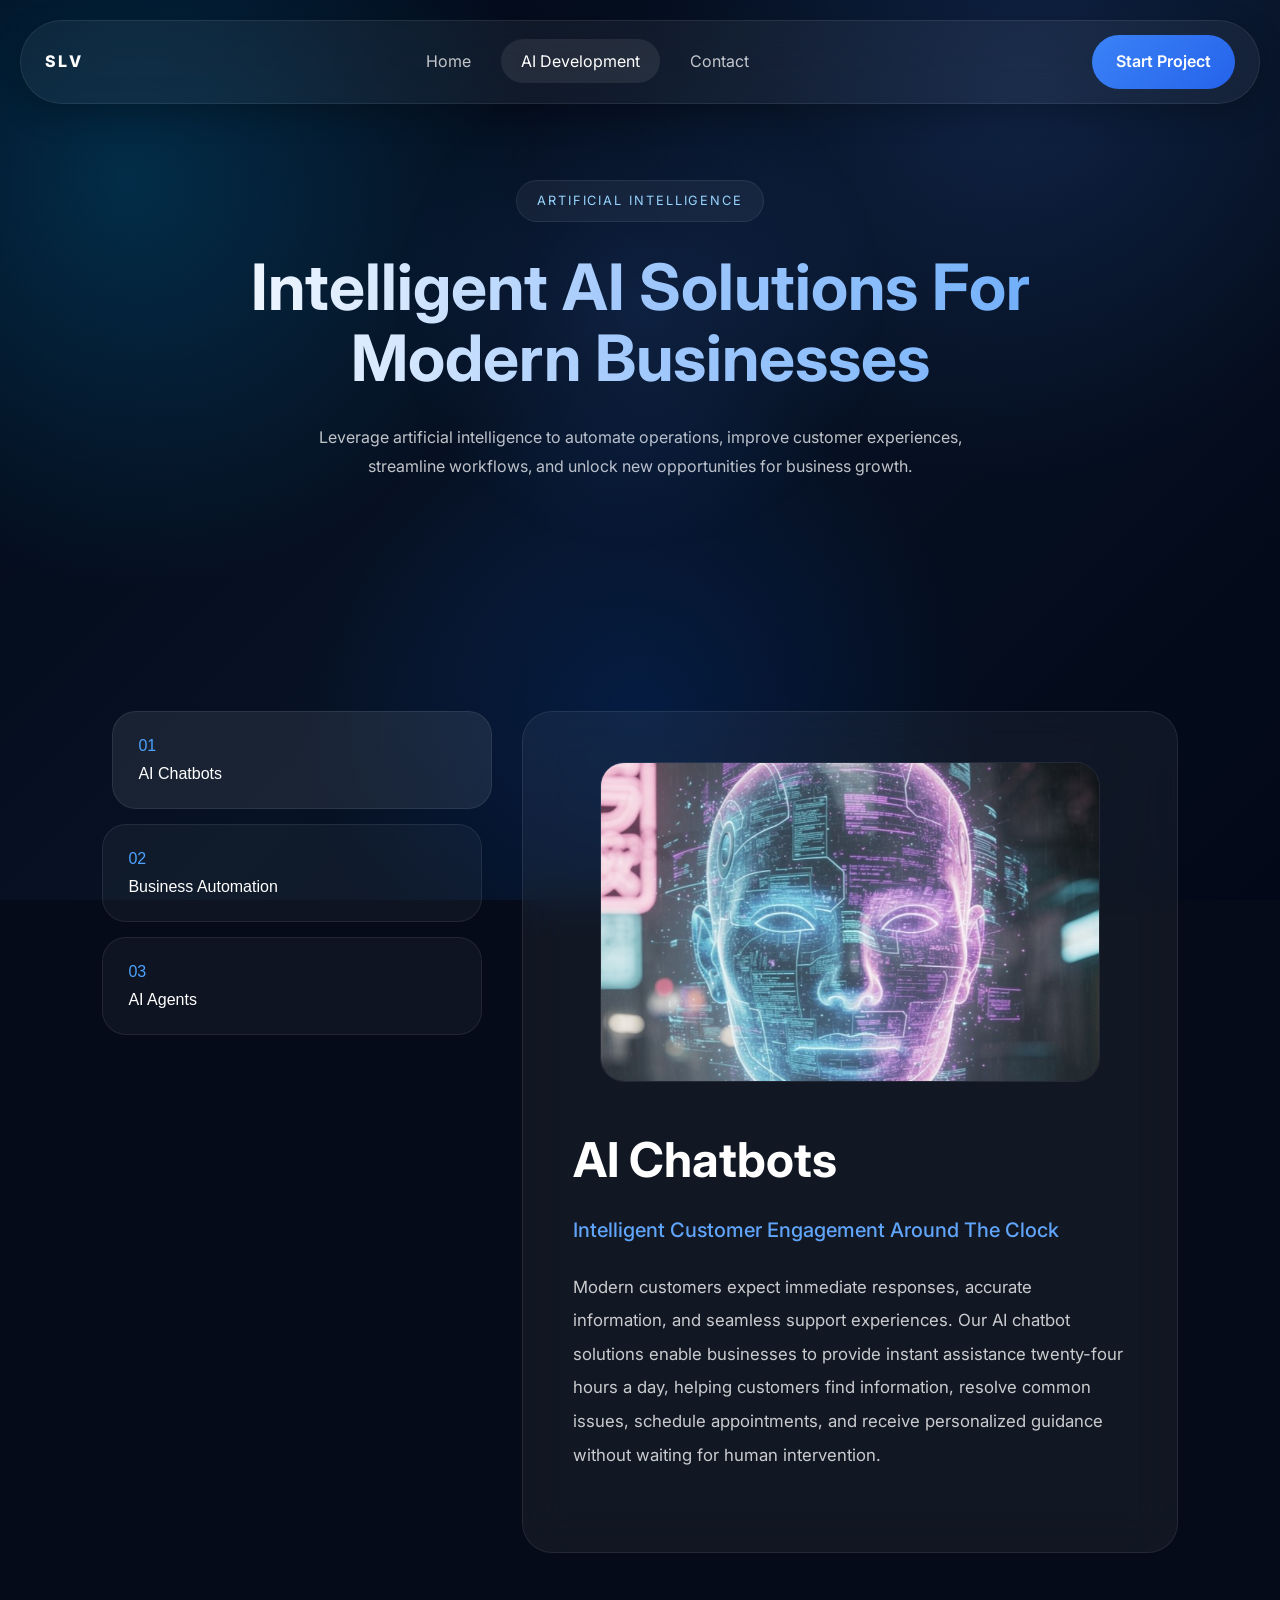
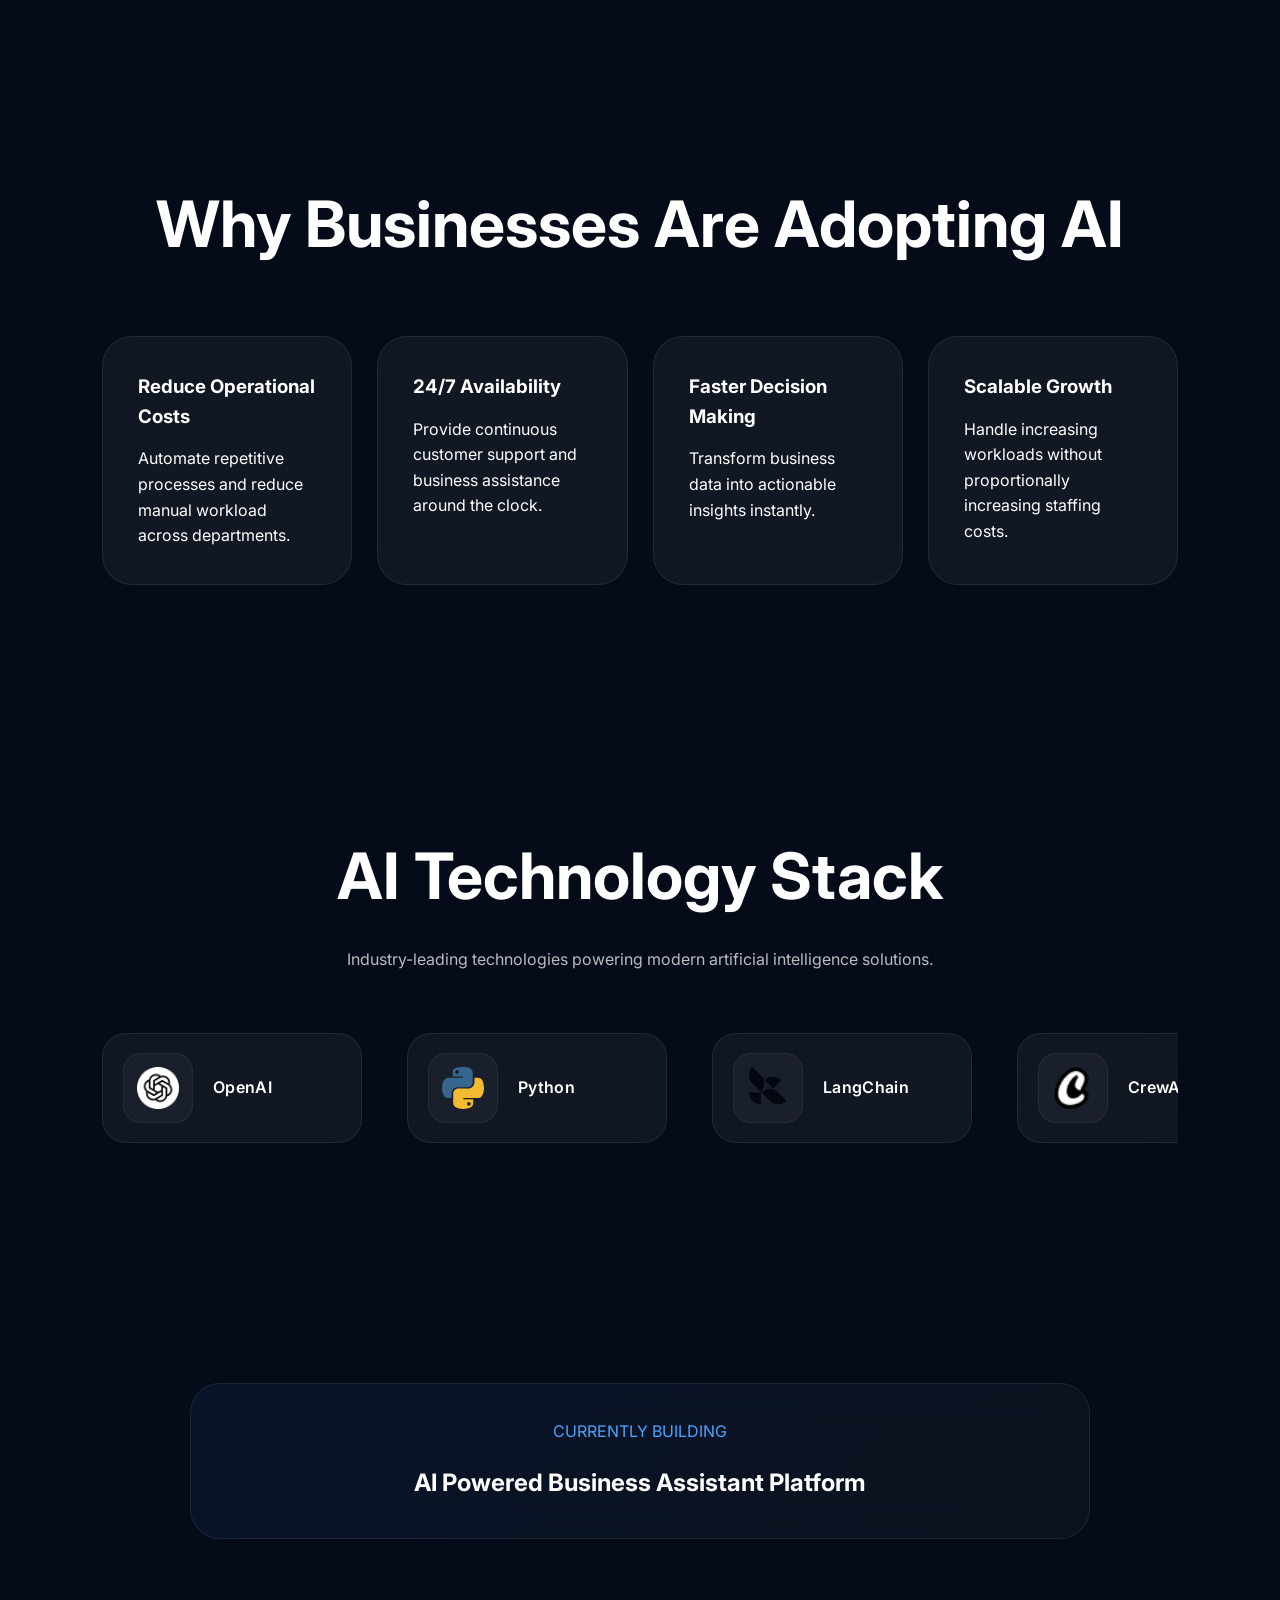
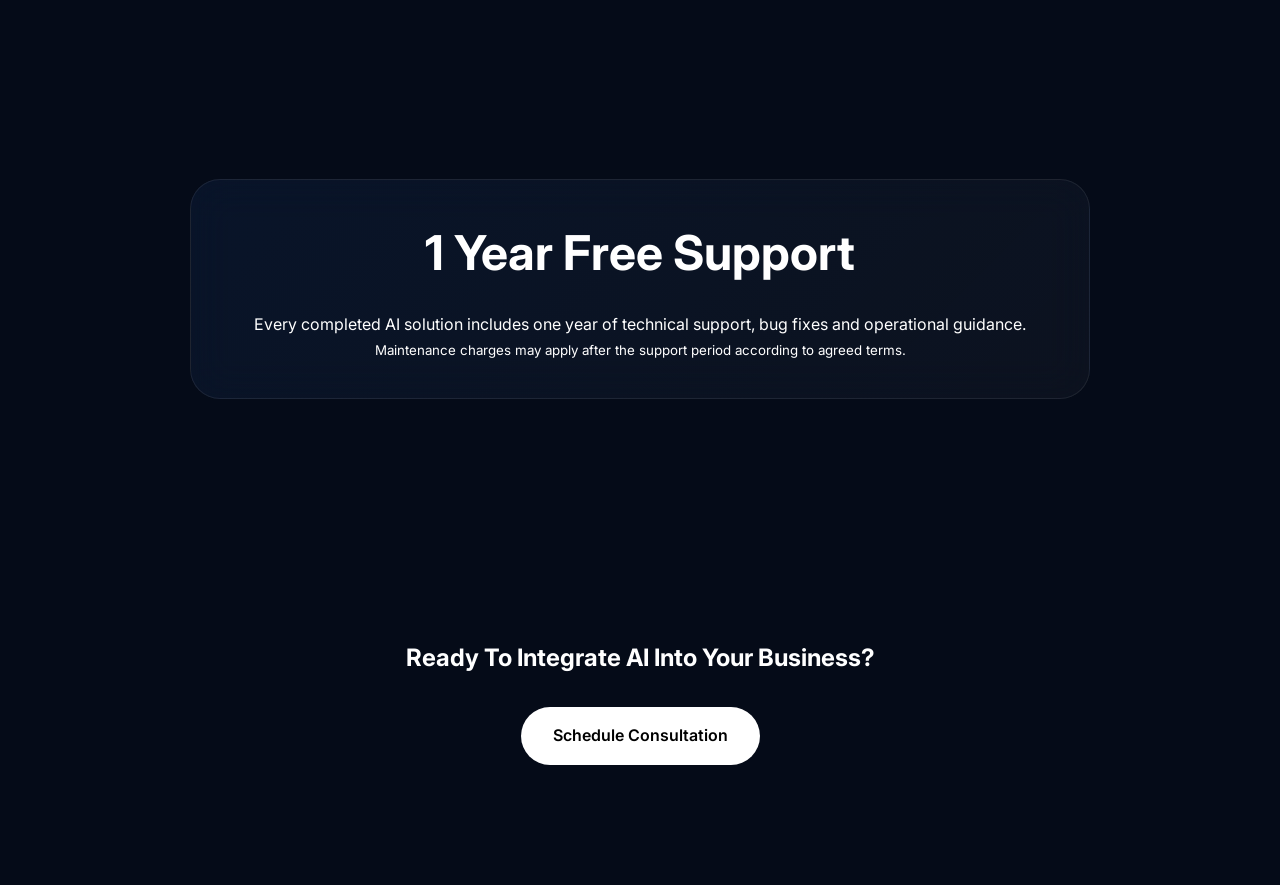
==== ai.html @ 6c9bddc5 "first commit" ====
<!DOCTYPE html>
<html lang="en">

<head>

    <meta charset="UTF-8">
    <meta name="viewport" content="width=device-width, initial-scale=1.0">

    <title>AI Development | SLV</title>

    <link rel="preconnect" href="https://fonts.googleapis.com">
    <link rel="preconnect" href="https://fonts.gstatic.com" crossorigin>

    <link href="https://fonts.googleapis.com/css2?family=Inter:wght@400;500;600;700;800;900&display=swap" rel="stylesheet">

    <link rel="stylesheet" href="css/variables.css">
    <link rel="stylesheet" href="css/common.css">
    <link rel="stylesheet" href="css/navbar.css">
    <link rel="stylesheet" href="css/common-service-page.css">
    <link rel="stylesheet" href="css/pages/ai.css">

</head>

<body>

    <div class="background"></div>

    <header class="navbar-wrapper">

        <nav class="navbar">

            <a href="index.html" class="logo">
SLV
</a>

            <ul class="nav-links">

                <li>
                    <a href="index.html">
                    Home
                    </a>
                </li>

                </li>

                <li>
                    <a href="ai-development.html" class="active">
                        AI Development
                    </a>
                </li>

                <li>
                    <a href="index.html#contact">
                    Contact
                    </a>
                </li>

            </ul>

            <a href="register.html" class="cta-btn">
Start Project
</a>

            <div class="menu-btn" id="menuBtn">

                <span></span>
                <span></span>
                <span></span>

            </div>

        </nav>

    </header>

    <section class="app-hero">

        <span class="mini-tag">
ARTIFICIAL INTELLIGENCE
</span>

        <h1>

            Intelligent AI Solutions For Modern Businesses

        </h1>

        <p>

            Leverage artificial intelligence to automate operations, improve customer experiences, streamline workflows, and unlock new opportunities for business growth.

        </p>

    </section>

    <section class="service-explorer">

        <div class="service-list">

            <button class="service-item active" data-target="aiChatbot">

    <span>01</span>

    AI Chatbots

</button>

            <button class="service-item" data-target="aiAutomation">

    <span>02</span>

    Business Automation

</button>

            <button class="service-item" data-target="aiAgent">

    <span>03</span>

    AI Agents

</button>

        </div>

        <div class="service-panel" id="servicePanel">

        </div>

    </section>

    <section class="business-value">

        <div class="section-header">

            <h2>

                Why Businesses Are Adopting AI

            </h2>

        </div>

        <div class="value-grid">

            <div class="value-card">

                <h3>
                    Reduce Operational Costs
                </h3>

                <p>

                    Automate repetitive processes and reduce manual workload across departments.

                </p>

            </div>

            <div class="value-card">

                <h3>
                    24/7 Availability
                </h3>

                <p>

                    Provide continuous customer support and business assistance around the clock.

                </p>

            </div>

            <div class="value-card">

                <h3>
                    Faster Decision Making
                </h3>

                <p>

                    Transform business data into actionable insights instantly.

                </p>

            </div>

            <div class="value-card">

                <h3>
                    Scalable Growth
                </h3>

                <p>

                    Handle increasing workloads without proportionally increasing staffing costs.

                </p>

            </div>

        </div>

    </section>

    <section class="tech-stack">

        <div class="section-header">

            <h2>
                AI Technology Stack
            </h2>

            <p>

                Industry-leading technologies powering modern artificial intelligence solutions.

            </p>

        </div>

        <div class="tech-slider">

            <div class="tech-track" id="techTrack">

                <div class="tech-card">
                    <div class="tech-icon">
                        <img src="icons/openai.webp">
                    </div>
                    <span>OpenAI</span>
                </div>

                <!-- <div class="tech-card">
                    <div class="tech-icon">
                        <img src="icons/gemini.jpg">
                    </div>
                    <span>Gemini</span>
                </div> -->

                <div class="tech-card">
                    <div class="tech-icon">
                        <img src="icons/python.svg">
                    </div>
                    <span>Python</span>
                </div>

                <div class="tech-card">
                    <div class="tech-icon">
                        <img src="icons/langchain.png">
                    </div>
                    <span>LangChain</span>
                </div>

                <div class="tech-card">
                    <div class="tech-icon">
                        <img src="icons/crewai.ico">
                    </div>
                    <span>CrewAI</span>
                </div>

                <div class="tech-card">
                    <div class="tech-icon">
                        <img src="icons/postgresql.svg">
                    </div>
                    <span>PostgreSQL</span>
                </div>

                <div class="tech-card">
                    <div class="tech-icon">
                        <img src="icons/django.svg">
                    </div>
                    <span>Django</span>
                </div>


            </div>

        </div>

    </section>

    <section class="current-work">

        <div class="work-card">

            <span>
CURRENTLY BUILDING
</span>

            <h2>

                AI Powered Business Assistant Platform

            </h2>

        </div>

    </section>

    <section class="support-section">

        <div class="support-card">

            <h2>

                1 Year Free Support

            </h2>

            <p>

                Every completed AI solution includes one year of technical support, bug fixes and operational guidance.

            </p>

            <small>

                Maintenance charges may apply after the
                support period according to agreed terms.

            </small>

        </div>

    </section>

    <section class="cta-section">

        <h2>

            Ready To Integrate AI Into Your Business?

        </h2>

        <a href="register.html" class="primary-btn">

Schedule Consultation

</a>

    </section>

    <script src="js/services.js"></script>
    <script src="js/ai.js"></script>
    <script src="js/tech-stack.js"></script>

</body>

</html>
---- css/variables.css ----
:root {
    /* COLORS */
    --primary-blue: #3b82f6;
    --primary-light: #60a5fa;
    --bg-dark: #050b18;
    --bg-secondary: #071224;
    --bg-card: rgba(255, 255, 255, .05);
    --border: rgba(255, 255, 255, .08);
    --text-white: #ffffff;
    --text-muted: rgba(255, 255, 255, .72);
    --success: #22c55e;
    --warning: #f59e0b;
    --danger: #ef4444;
    /* SHADOWS */
    --shadow-sm: 0 10px 25px rgba(0, 0, 0, .15);
    --shadow-md: 0 20px 50px rgba(0, 0, 0, .25);
    --shadow-lg: 0 30px 80px rgba(0, 0, 0, .35);
    /* GLASS */
    --glass-bg: rgba(255, 255, 255, .05);
    --glass-border: rgba(255, 255, 255, .08);
    --glass-blur: 24px;
    /* BORDER RADIUS */
    --radius-sm: 16px;
    --radius-md: 24px;
    --radius-lg: 32px;
    --radius-xl: 40px;
    /* CONTAINER */
    --container: 1320px;
    /* TRANSITIONS */
    --transition: .35s cubic-bezier(.4, 0, .2, 1);
}
---- css/common.css ----
/* ===========================
RESET
=========================== */

* {
    margin: 0;
    padding: 0;
    box-sizing: border-box;
}

html {
    scroll-behavior: smooth;
}

body {
    font-family: 'Inter', sans-serif;
    background: var(--bg-dark);
    color: var(--text-white);
    overflow-x: hidden;
    line-height: 1.6;
}


/* ===========================
SCROLLBAR
=========================== */

::-webkit-scrollbar {
    width: 10px;
}

::-webkit-scrollbar-track {
    background: #020817;
}

::-webkit-scrollbar-thumb {
    background: #1e3a8a;
    border-radius: 20px;
}


/* ===========================
BACKGROUND
=========================== */

.background {
    position: fixed;
    inset: 0;
    z-index: -10;
    background: radial-gradient( circle at 10% 20%, rgba(0, 180, 255, .20), transparent 30%), radial-gradient( circle at 80% 10%, rgba(59, 130, 246, .15), transparent 30%), radial-gradient( circle at 50% 80%, rgba(0, 100, 255, .15), transparent 35%), linear-gradient( 135deg, #020817 0%, #071224 50%, #020817 100%);
}


/* ===========================
CONTAINER
=========================== */

.container {
    width: min(100%, 1320px);
    margin: auto;
    padding-inline: 20px;
}


/* ===========================
SECTION
=========================== */

section {
    position: relative;
}

.section-header {
    text-align: center;
    margin-bottom: 80px;
}

.section-header h2 {
    font-size: clamp( 2rem, 5vw, 4rem);
    margin-bottom: 20px;
}

.section-header p {
    max-width: 700px;
    margin: auto;
    color: var(--text-muted);
}


/* ===========================
BUTTONS
=========================== */

.primary-btn {
    display: inline-flex;
    align-items: center;
    justify-content: center;
    padding: 16px 32px;
    border-radius: 999px;
    text-decoration: none;
    background: white;
    color: black;
    font-weight: 600;
    transition: var(--transition);
}

.primary-btn:hover {
    transform: translateY(-3px);
}

.secondary-btn {
    display: inline-flex;
    align-items: center;
    justify-content: center;
    padding: 16px 32px;
    border-radius: 999px;
    text-decoration: none;
    color: white;
    border: 1px solid var(--border);
    background: var(--glass-bg);
    backdrop-filter: blur(20px);
    transition: var(--transition);
}

.secondary-btn:hover {
    transform: translateY(-3px);
}


/* ===========================
GLASS CARD
=========================== */

.glass-card {
    background: var(--glass-bg);
    border: 1px solid var(--glass-border);
    backdrop-filter: blur(var(--glass-blur));
    -webkit-backdrop-filter: blur(var(--glass-blur));
    border-radius: var(--radius-lg);
    box-shadow: var(--shadow-md);
}


/* ===========================
MINI TAG
=========================== */

.mini-tag {
    display: inline-flex;
    padding: 10px 18px;
    border-radius: 999px;
    background: rgba(255, 255, 255, .05);
    border: 1px solid rgba(255, 255, 255, .08);
    color: #9fdcff;
    font-size: .8rem;
    letter-spacing: .15em;
    margin-bottom: 25px;
}


/* ===========================
TEXT
=========================== */

.text-muted {
    color: var(--text-muted);
}


/* ===========================
GRID
=========================== */

.grid-2 {
    display: grid;
    grid-template-columns: repeat(2, 1fr);
    gap: 30px;
}

.grid-3 {
    display: grid;
    grid-template-columns: repeat(3, 1fr);
    gap: 30px;
}

.grid-4 {
    display: grid;
    grid-template-columns: repeat(4, 1fr);
    gap: 30px;
}


/* ===========================
RESPONSIVE
=========================== */

@media(max-width:992px) {
    .grid-4,
    .grid-3,
    .grid-2 {
        grid-template-columns: 1fr;
    }
}
---- css/navbar.css ----
.navbar-wrapper {
    position: fixed;
    top: 20px;
    width: 100%;
    z-index: 9999;
    padding-inline: 20px;
}

.navbar {
    max-width: 1320px;
    margin: auto;
    display: flex;
    align-items: center;
    justify-content: space-between;
    padding: 14px 24px;
    border-radius: 999px;
    background: rgba(255, 255, 255, .05);
    backdrop-filter: blur(28px);
    border: 1px solid rgba(255, 255, 255, .08);
    box-shadow: 0 10px 30px rgba(0, 0, 0, .25);
}


/* LOGO */

.logo {
    text-decoration: none;
    color: white;
    font-weight: 800;
    letter-spacing: .15em;
    font-size: 1rem;
}


/* NAV LINKS */

.nav-links {
    display: flex;
    align-items: center;
    gap: 10px;
    list-style: none;
}

.nav-links a {
    text-decoration: none;
    color: rgba(255, 255, 255, .75);
    padding: 12px 20px;
    border-radius: 999px;
    transition: .3s;
}

.nav-links a:hover {
    color: white;
    background: rgba(255, 255, 255, .05);
}

.nav-links a.active {
    color: white;
    background: rgba(255, 255, 255, .08);
}


/* CTA */

.cta-btn {
    text-decoration: none;
    padding: 14px 24px;
    border-radius: 999px;
    color: white;
    font-weight: 600;
    background: linear-gradient( 135deg, #3b82f6, #2563eb);
    transition: .3s;
}

.cta-btn:hover {
    transform: translateY(-3px);
}


/* MOBILE */

.menu-btn {
    display: none;
    flex-direction: column;
    gap: 5px;
    cursor: pointer;
}

.menu-btn span {
    width: 24px;
    height: 2px;
    background: white;
}


/* MOBILE MENU */

.mobile-menu {
    position: fixed;
    top: 0;
    right: -100%;
    width: 300px;
    height: 100vh;
    background: rgba(5, 11, 24, .97);
    backdrop-filter: blur(24px);
    transition: .4s;
    z-index: 10000;
    padding: 40px 25px;
}

.mobile-menu.active {
    right: 0;
}

.mobile-menu ul {
    list-style: none;
    margin-top: 50px;
}

.mobile-menu li {
    margin-bottom: 25px;
}

.mobile-menu a {
    text-decoration: none;
    color: white;
    font-size: 1.1rem;
}

.mobile-header {
    display: flex;
    justify-content: space-between;
    align-items: center;
}

.mobile-header button {
    background: none;
    border: none;
    color: white;
    font-size: 2rem;
    cursor: pointer;
}


/* RESPONSIVE */

@media(max-width:992px) {
    .nav-links,
    .cta-btn {
        display: none;
    }
    .menu-btn {
        display: flex;
    }
}
---- css/common-service-page.css ----
.app-hero {
    padding: 180px 8% 100px;
    text-align: center;
}

.app-hero h1 {
    font-size: 4rem;
    max-width: 900px;
    margin: auto;
    line-height: 1.1;
}

.app-hero p {
    max-width: 700px;
    margin: 30px auto;
    color: rgba(255, 255, 255, .75);
    line-height: 1.8;
}

.mini-tag {
    display: inline-block;
    padding: 10px 20px;
    border-radius: 999px;
    background: rgba(255, 255, 255, .05);
    margin-bottom: 30px;
}

.service-explorer {
    display: grid;
    grid-template-columns: 380px 1fr;
    gap: 40px;
    padding: 100px 8%;
}

.service-list {
    display: flex;
    flex-direction: column;
    gap: 15px;
}

.service-item {
    background: rgba(255, 255, 255, .04);
    border: 1px solid rgba(255, 255, 255, .08);
    padding: 25px;
    border-radius: 24px;
    color: #fff;
    cursor: pointer;
    text-align: left;
    font-size: 1rem;
    transition: .3s;
}

.service-item span {
    display: block;
    margin-bottom: 10px;
    color: #4da3ff;
}

.service-item.active {
    background: rgba(255, 255, 255, .08);
    transform: translateX(10px);
}

.service-panel {
    padding: 50px;
    border-radius: 30px;
    background: rgba(255, 255, 255, .05);
    border: 1px solid rgba(255, 255, 255, .08);
    backdrop-filter: blur(20px);
    min-height: 500px;
}

.service-panel h2 {
    font-size: 2.5rem;
    margin-bottom: 20px;
}

.service-panel p {
    line-height: 1.8;
    color: rgba(255, 255, 255, .75);
    margin-bottom: 30px;
}

.service-panel ul {
    list-style: none;
}

.service-panel li {
    padding: 15px 0;
    border-bottom: 1px solid rgba(255, 255, 255, .08);
}

.business-value,
.tech-stack,
.support-section,
.current-work,
.cta-section {
    padding: 120px 8%;
}

.section-header {
    text-align: center;
    margin-bottom: 60px;
}

.value-grid,
.stack-grid {
    display: grid;
    grid-template-columns: repeat(auto-fit, minmax(250px, 1fr));
    gap: 25px;
}

.value-card,
.stack-card,
.support-card,
.work-card {
    background: rgba(255, 255, 255, .05);
    border: 1px solid rgba(255, 255, 255, .08);
    backdrop-filter: blur(20px);
    padding: 35px;
    border-radius: 30px;
}

.value-card h3,
.stack-card h3 {
    margin-bottom: 15px;
}

.stack-card ul {
    list-style: none;
}

.stack-card li {
    padding: 8px 0;
}

.support-card {
    text-align: center;
    max-width: 900px;
    margin: auto;
}

.support-card h2 {
    font-size: 3rem;
    margin-bottom: 20px;
}

.work-card {
    text-align: center;
    max-width: 900px;
    margin: auto;
}

.work-card span {
    color: #4da3ff;
    display: block;
    margin-bottom: 20px;
}

.cta-section {
    text-align: center;
}

.primary-btn {
    display: inline-block;
    padding: 16px 32px;
    border-radius: 999px;
    background: #fff;
    color: #000;
    text-decoration: none;
    font-weight: 600;
    margin-top: 30px;
}

@media(max-width:900px) {
    .service-explorer {
        display: flex;
        flex-direction: column;
        gap: 25px;
        padding: 60px 20px;
    }
    .service-list {
        display: flex;
        flex-direction: row;
        gap: 12px;
        overflow-x: auto;
        scrollbar-width: none;
        -ms-overflow-style: none;
        padding-bottom: 5px;
    }
    .service-list::-webkit-scrollbar {
        display: none;
    }
    .service-item {
        min-width: 220px;
        flex-shrink: 0;
        padding: 18px;
        border-radius: 18px;
        font-size: .95rem;
    }
    .service-item span {
        font-size: .8rem;
        margin-bottom: 8px;
    }
    .service-item.active {
        transform: none;
        border-color: rgba(77, 163, 255, .4);
        background: rgba(77, 163, 255, .12);
    }
    .service-panel {
        width: 100%;
        min-height: auto;
        padding: 30px 25px;
        border-radius: 24px;
    }
    .service-content h2 {
        font-size: 1.8rem;
        line-height: 1.3;
    }
    .service-content h3 {
        font-size: 1rem;
        line-height: 1.5;
        margin-bottom: 18px;
    }
    .service-content p {
        font-size: .95rem;
        line-height: 1.9;
    }
    .service-icon {
        font-size: 3rem;
        margin-bottom: 15px;
    }
    .app-hero h1 {
        font-size: 2.6rem;
        line-height: 1.1;
    }
    .app-hero {
        padding: 150px 20px 80px;
    }
    .service-item strong {
        display: block;
        font-size: 1rem;
        font-weight: 600;
    }
}


/* ==========================
   TECHNOLOGY STACK
========================== */

.tech-stack {
    padding: 120px 8%;
    overflow: hidden;
    position: relative;
}

.tech-slider {
    width: 100%;
    overflow: hidden;
    position: relative;
}

.tech-track {
    display: flex;
    gap: 45px;
    width: max-content;
    will-change: transform;
    animation: techMarquee 55s linear infinite;
}

.tech-slider:hover .tech-track {
    animation-play-state: paused;
}


/* CARD */

.tech-card {
    min-width: 260px;
    height: 110px;
    display: flex;
    align-items: center;
    gap: 20px;
    padding: 20px;
    border-radius: 24px;
    background: rgba(255, 255, 255, .05);
    backdrop-filter: blur(20px);
    -webkit-backdrop-filter: blur(20px);
    border: 1px solid rgba(255, 255, 255, .08);
    transition: all .4s ease;
}


/* ICON CONTAINER */

.tech-icon {
    width: 70px;
    height: 70px;
    display: flex;
    align-items: center;
    justify-content: center;
    flex-shrink: 0;
    border-radius: 18px;
    background: rgba(255, 255, 255, .04);
    border: 1px solid rgba(255, 255, 255, .06);
    transition: .4s ease;
}


/* IMAGE NORMALIZATION */

.tech-icon img {
    width: 42px;
    height: 42px;
    object-fit: contain;
    display: block;
}


/* LABEL */

.tech-card span {
    color: #fff;
    font-size: 1rem;
    font-weight: 600;
    letter-spacing: .02em;
}


/* HOVER EFFECT */

.tech-card:hover {
    transform: translateY(-8px);
    border-color: rgba(59, 130, 246, .4);
    box-shadow: 0 15px 35px rgba(59, 130, 246, .18);
}

.tech-card:hover .tech-icon {
    transform: scale(1.08);
}


/* FADE EDGES */

.tech-slider::before,
.tech-slider::after {
    content: "";
    position: absolute;
    top: 0;
    width: 120px;
    height: 100%;
    z-index: 2;
    pointer-events: none;
    border-radius: 50%;
}

.tech-slider::before {
    left: 0;
    background: linear-gradient( to right, #050b1800, transparent);
    border-radius: 50px;
}

.tech-slider::after {
    right: 0;
    background: linear-gradient( to left, #050b1800, transparent);
    border-radius: 50px;
}


/* INFINITE MARQUEE */

@keyframes techMarquee {
    from {
        transform: translateX(0);
    }
    to {
        transform: translateX(-50%);
    }
}


/* MOBILE */

@media(max-width:768px) {
    .tech-stack {
        padding: 100px 20px;
    }
    .tech-card {
        min-width: 220px;
        height: 95px;
        gap: 15px;
    }
    .tech-icon {
        width: 60px;
        height: 60px;
    }
    .tech-icon img {
        width: 34px;
        height: 34px;
    }
    .tech-slider::before,
    .tech-slider::after {
        width: 50px;
    }
}
---- css/pages/ai.css ----
.app-hero h1 {
    max-width: 1000px;
    background: linear-gradient( 90deg, #ffffff, #60a5fa);
    -webkit-background-clip: text;
    -webkit-text-fill-color: transparent;
}

.app-hero {
    position: relative;
}

.app-hero::before {
    content: "";
    position: absolute;
    width: 500px;
    height: 500px;
    background: radial-gradient( circle, rgba(59, 130, 246, .15), transparent 70%);
    top: 50%;
    left: 50%;
    transform: translate(-50%, -50%);
    pointer-events: none;
}

.value-card {
    transition: .4s;
}

.value-card:hover {
    transform: translateY(-10px);
    border-color: rgba(59, 130, 246, .3);
}

.work-card {
    background: linear-gradient( 135deg, rgba(59, 130, 246, .08), rgba(255, 255, 255, .03));
}

.support-card {
    background: linear-gradient( 135deg, rgba(59, 130, 246, .08), rgba(255, 255, 255, .03));
}

.service-content {
    display: flex;
    flex-direction: column;
    align-items: center;
    text-align: left;
    width: 100%;
}

.service-image {
    width: 100%;
    display: flex;
    justify-content: center;
    margin-bottom: 40px;
}

.service-image img {
    width: 100%;
    max-width: 500px;
    height: 320px;
    object-fit: cover;
    border-radius: 24px;
    border: 1px solid rgba(255, 255, 255, .08);
    display: block;
}

.service-details {
    width: 100%;
    max-width: 900px;
}

.service-details h2 {
    font-size: 3rem;
    margin-bottom: 15px;
    color: white;
}

.service-details h3 {
    font-size: 1.25rem;
    color: #60a5fa;
    margin-bottom: 25px;
    font-weight: 500;
}

.service-details p {
    font-size: 1.05rem;
    line-height: 2;
    color: rgba(255, 255, 255, .78);
}

.service-panel {
    padding: 50px;
    border-radius: 30px;
    background: rgba(255, 255, 255, .05);
    border: 1px solid rgba(255, 255, 255, .08);
    backdrop-filter: blur(20px);
    min-height: 700px;
}

@media(max-width:768px) {
    .service-panel {
        padding: 30px 20px;
    }
    .service-image {
        margin-bottom: 25px;
    }
    .service-image img {
        width: 100%;
        max-width: 280px;
        height: 200px;
        object-fit: cover;
        border-radius: 20px;
    }
    .service-details {
        width: 100%;
        max-width: 100%;
    }
    .service-details h2 {
        text-align: center;
        font-size: 2rem;
        line-height: 1.2;
        margin-bottom: 12px;
    }
    .service-details h3 {
        text-align: center;
        font-size: 1rem;
        line-height: 1.5;
        margin-bottom: 20px;
    }
    .service-details p {
        text-align: left;
        font-size: .95rem;
        line-height: 1.9;
        color: rgba(255, 255, 255, .82);
        margin: 0;
    }
    .service-panel:hover .service-image img {
        transform: scale(1.02);
    }
}
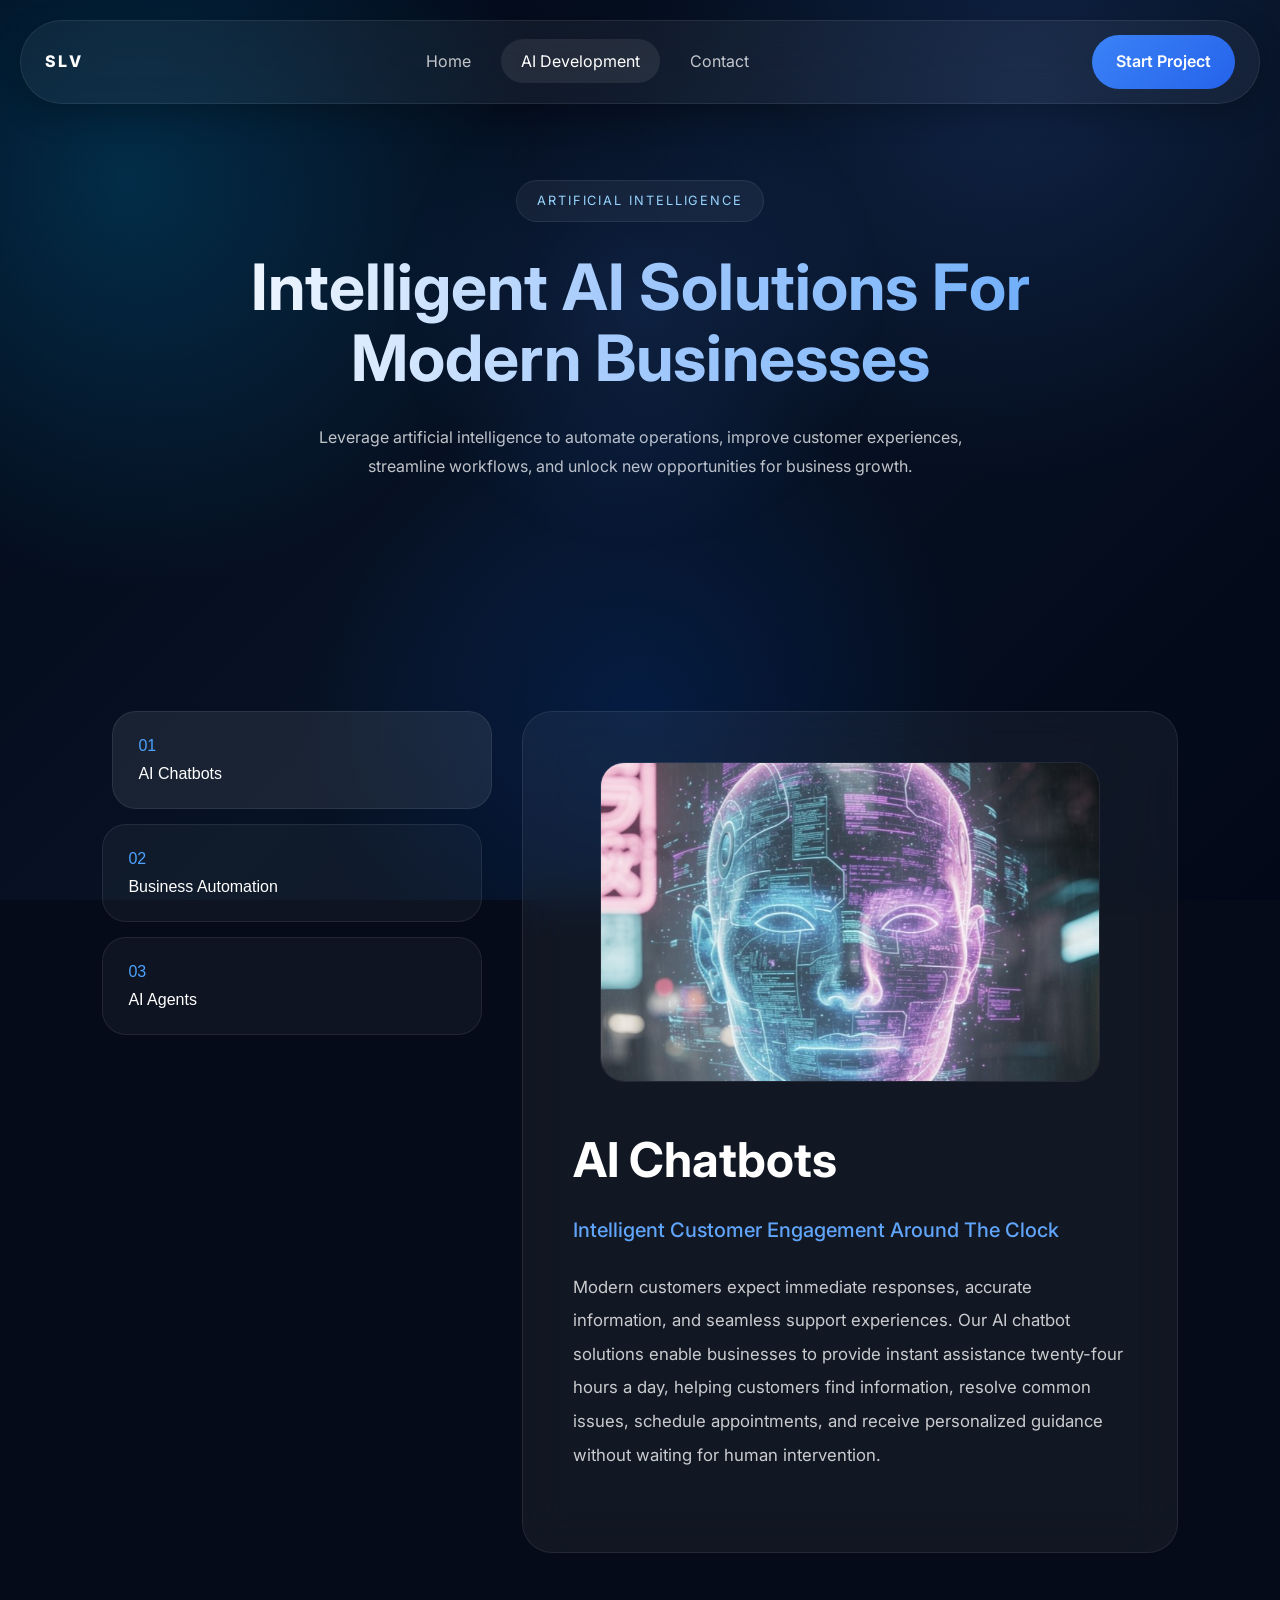
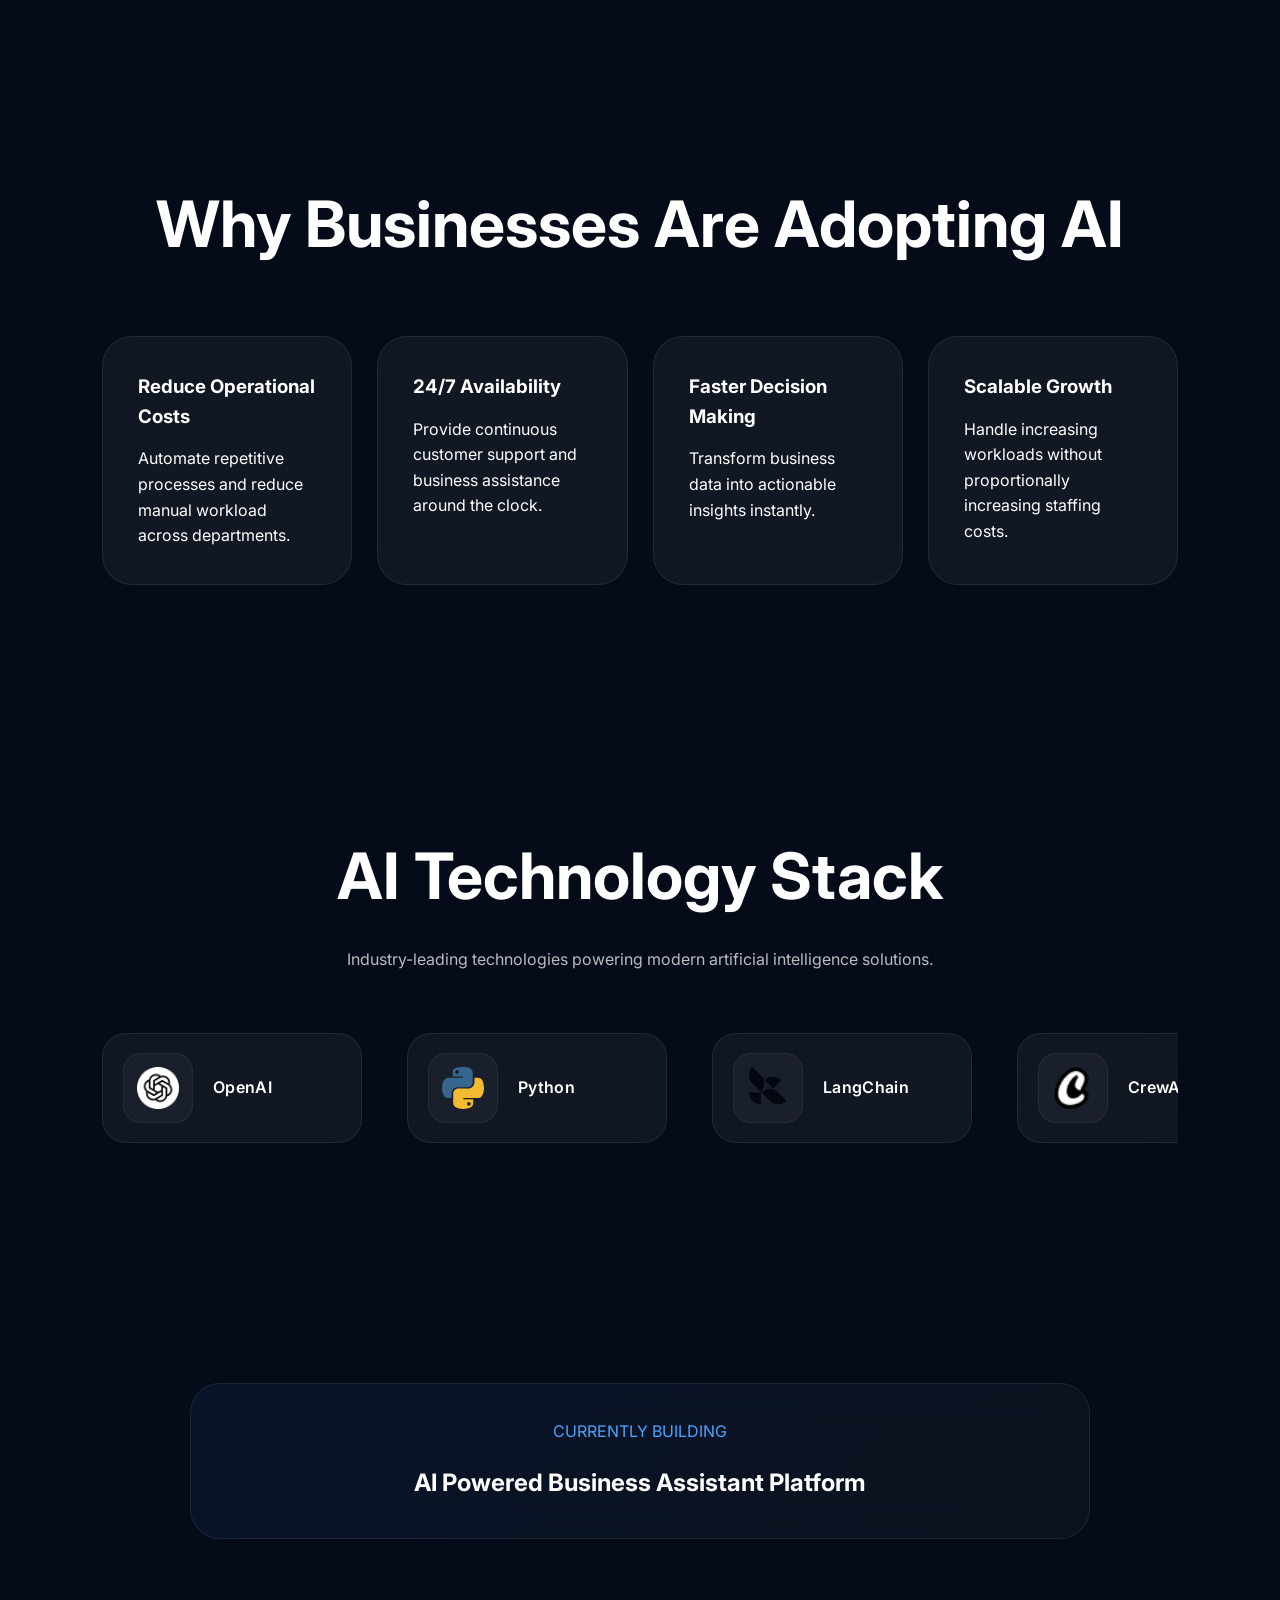
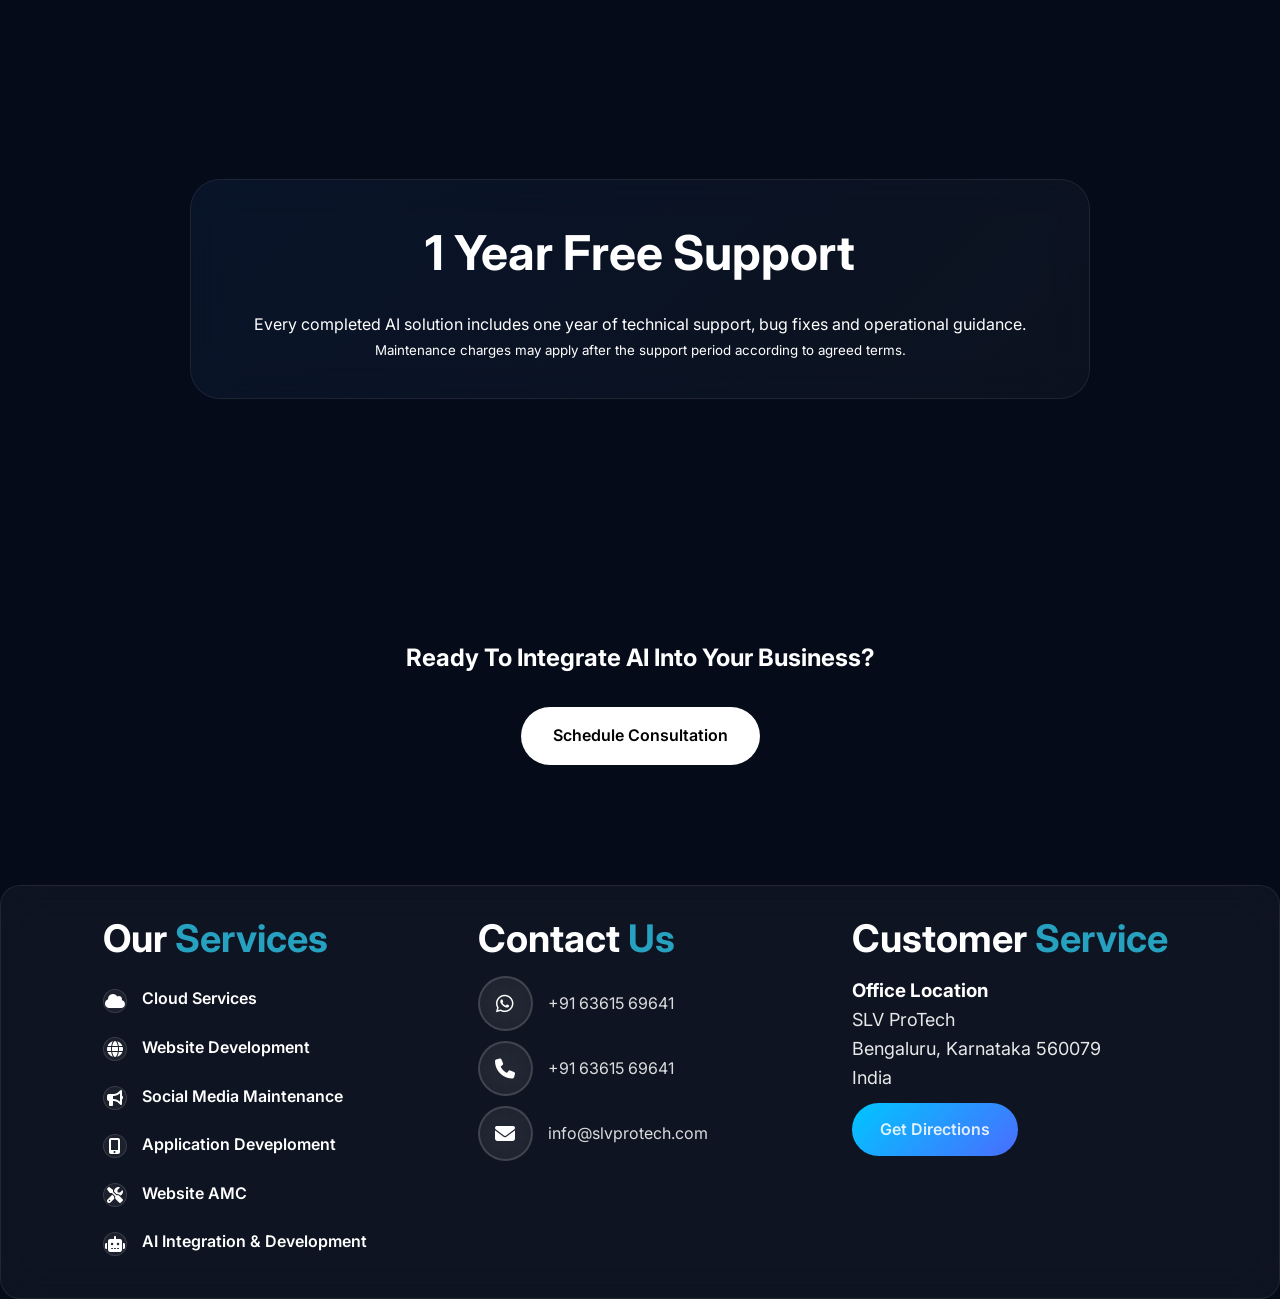
==== commit 7bf7ac63: "merged all files" ====
--- a/ai.html
+++ b/ai.html
@@ -18,6 +18,8 @@
     <link rel="stylesheet" href="css/navbar.css">
     <link rel="stylesheet" href="css/common-service-page.css">
     <link rel="stylesheet" href="css/pages/ai.css">
+    <link rel="stylesheet" href="contactweb.css">
+    <link rel="stylesheet" href="https://cdnjs.cloudflare.com/ajax/libs/font-awesome/6.7.1/css/all.min.css">
 
 </head>
 
@@ -340,6 +342,146 @@
 
     </section>
 
+    <section class="contact-strip">
+
+    <div class="contact-column">
+
+        <h2>Our<span> Services</span></h2>
+        <div class="quick-services">
+
+    <a href="cloudservice.html" class="quick-card">
+
+        <div class="quick-icon">
+            <i class="fa-solid fa-cloud"></i>
+        </div>
+
+        <div class="quick-content">
+            <h3>Cloud Services</h3>
+        </div>
+
+    </a>
+
+
+    <a href="websitedev.html" class="quick-card">
+
+        <div class="quick-icon">
+            <i class="fa-solid fa-globe"></i>
+        </div>
+
+        <div class="quick-content">
+            <h3>Website Development</h3>
+        </div>
+
+    </a>
+
+
+    <a href="socialmedia.html" class="quick-card">
+
+        <div class="quick-icon">
+            <i class="fa-solid fa-bullhorn"></i>
+        </div>
+
+        <div class="quick-content">
+            <h3>Social Media Maintenance</h3>
+        </div>
+
+    </a>
+    
+    <a href="applicationDeveploment.html" class="quick-card">
+
+        <div class="quick-icon">
+            <i class="fa-solid fa-mobile-screen-button"></i>
+        </div>
+
+        <div class="quick-content">
+            <h3>Application Deveploment</h3>
+        </div>
+
+    <a href="web_amc.html" class="quick-card">
+
+        <div class="quick-icon">
+            <i class="fa-solid fa-screwdriver-wrench"></i>
+        </div>
+
+        <div class="quick-content">
+            <h3>Website AMC</h3>
+        </div>
+
+    <a href="ai.html" class="quick-card">
+
+        <div class="quick-icon">
+            <i class="fa-solid fa-robot"></i>
+        </div>
+
+        <div class="quick-content">
+            <h3>AI Integration & Development</h3>
+        </div>
+
+    </a>
+
+    </a>
+    </div>
+    </div>
+
+    <!-- FOLLOW US -->
+
+    <div class="contact-column">
+
+        <h2>Contact <span>Us</span></h2>
+        <div class="contact-item">
+            <div class="icon-circle">
+                <i class="fa-brands fa-whatsapp"></i>
+            </div>
+            <a href="https://wa.me/916361569641" target="_blank">
+                    +91 63615 69641
+                </a>
+        </div>
+
+        <div class="contact-item">
+            <div class="icon-circle">
+                <i class="fa-solid fa-phone"></i>
+            </div>
+            <a href="tel:+916361569641">
+                    +91 63615 69641
+                </a>
+        </div>
+
+        <div class="contact-item">
+            <div class="icon-circle">
+                <i class="fa-solid fa-envelope"></i>
+            </div>
+            <a href="mailto:info@slvprotech.com">
+                    info@slvprotech.com
+                </a>
+        </div>
+
+
+
+    </div>
+
+    <!-- SUPPORT -->
+
+    <div class="contact-column">
+
+        <h2>Customer <span>Service</span></h2>
+
+        <div class="contact-item">
+            <div>
+                    <h3>Office Location</h3>
+
+                    <p>
+                        SLV ProTech<br> Bengaluru, Karnataka 560079<br> India
+                    </p>
+                    <a href="https://maps.google.com/?q=12.9814901,77.5541000" target="_blank" class="direction-btn">
+
+                    Get Directions
+
+                </a>
+            </div>
+    </div>
+
+</section>
+
     <script src="js/services.js"></script>
     <script src="js/ai.js"></script>
     <script src="js/tech-stack.js"></script>
--- a/css/navbar.css
+++ b/css/navbar.css
@@ -81,16 +81,17 @@
 
 .menu-btn {
     display: none;
-    flex-direction: column;
+    /* flex-direction: column;
     gap: 5px;
-    cursor: pointer;
+    cursor: pointer; */
 }
 
-.menu-btn span {
+
+/* .menu-btn span {
     width: 24px;
     height: 2px;
     background: white;
-}
+} */
 
 
 /* MOBILE MENU */
--- a/contactweb.css
+++ b/contactweb.css
@@ -0,0 +1,509 @@
+/*====================================
+CONTACT / SERVICES STRIP
+====================================*/
+
+.contact-strip{
+
+    background: rgba(255, 255, 255, .04);
+
+    padding:30px 8%;
+
+    display:grid;
+
+    grid-template-columns:repeat(3,1fr);
+
+    gap:50px;
+
+    border-radius:20px;
+
+    border:1px solid rgba(255,255,255,.08);
+
+    backdrop-filter:blur(20px);
+
+    align-items:start;
+}
+
+/*====================================
+COLUMN
+====================================*/
+
+.contact-column{
+
+    display:flex;
+
+    flex-direction:column;
+
+    justify-content:flex-start;
+}
+
+.contact-column h2{
+
+    color:#fff;
+
+    margin-bottom:15px;
+
+    font-size:38px;
+
+    line-height:1.2;
+}
+
+.contact-column span{
+
+    color:#27a1c0;
+}
+
+/*====================================
+CONTACT ITEMS
+====================================*/
+
+.contact-item{
+
+    display:flex;
+
+    align-items:center;
+
+    gap:15px;
+
+    margin-bottom:10px;
+}
+
+.icon-circle{
+
+    width:55px;
+
+    height:55px;
+
+    border-radius:50%;
+
+    border:2px solid rgba(255,255,255,.15);
+
+    display:flex;
+
+    justify-content:center;
+
+    align-items:center;
+
+    font-size:20px;
+
+    color:#fff;
+
+    background:rgba(255,255,255,.05);
+
+    backdrop-filter:blur(15px);
+
+    flex-shrink:0;
+}
+
+.contact-item p{
+
+    color:rgba(255,255,255,.9);
+
+    font-size:18px;
+}
+
+
+/*====================================
+OUR SERVICES
+====================================*/
+
+.quick-services{
+
+    display:flex;
+
+    flex-direction:column;
+}
+
+/* Card */
+
+.quick-card{
+
+    display:flex;
+
+    align-items:center;
+
+    gap:15px;
+
+    text-decoration:none;
+
+    padding:10px 0;
+
+    transition:.3s;
+}
+
+.quick-card:hover{
+
+    transform:translateX(8px);
+}
+
+/* Icon */
+
+.quick-icon{
+
+    width:24px;
+
+    height:24px;
+
+    border-radius:50%;
+
+    display:flex;
+
+    justify-content:center;
+
+    align-items:center;
+
+    font-size:16px;
+
+    color:white;
+
+    background:rgba(255,255,255,.06);
+
+    border:1px solid rgba(255,255,255,.12);
+
+    flex-shrink:0;
+}
+
+/* Text */
+
+.quick-content{
+
+    display:flex;
+
+    flex-direction:column;
+
+    justify-content:center;
+}
+
+.quick-content h3{
+
+    color:white;
+
+    font-size:16px;
+
+    font-weight:600;
+
+    margin-bottom:3px;
+}
+
+.quick-content p{
+
+    color:rgba(255,255,255,.7);
+
+    font-size:13px;
+
+    line-height:1.5;
+}
+
+/*====================================
+LINKS
+====================================*/
+
+.contact-column a{
+
+    color:rgba(255,255,255,.85);
+
+    text-decoration:none;
+
+    transition:.3s;
+}
+
+.contact-column a:hover{
+
+    color:#4ea1ff;
+}
+
+/*====================================
+MOBILE
+====================================*/
+
+@media(max-width:768px){
+
+    .contact-strip{
+
+        grid-template-columns:1fr;
+
+        gap:40px;
+
+        padding:40px 25px;
+    }
+
+    .contact-column{
+
+        text-align:left;
+    }
+
+    .contact-column h2{
+
+        font-size:30px;
+
+        margin-bottom:25px;
+    }
+
+    .contact-item{
+
+        justify-content:left;
+    }
+
+    .social-icons{
+
+        justify-content:left;
+    }
+
+    .quick-card{
+
+        justify-content:flex-start;
+    }
+
+}
+
+/*==================================
+CLIENTS SECTION
+==================================*/
+.clients-section{
+
+    padding:100px 10%;
+
+    text-align:center;
+
+    background: transparent;
+}
+
+/* Header */
+
+.clients-section .section-header{
+
+    max-width:1000px;
+
+    margin:auto;
+
+    margin-bottom:70px;
+}
+
+.clients-section .section-header span{
+
+    color:#4ea1ff;
+
+    font-size:14px;
+
+    font-weight:600;
+
+    letter-spacing:2px;
+
+    text-transform:uppercase;
+}
+
+.clients-section .section-header h2{
+
+    margin:20px 0;
+
+    color:white;
+}
+
+/*==================================
+CLIENT GRID
+==================================*/
+
+.clients-grid{
+
+    display:grid;
+
+    grid-template-columns:repeat(5,minmax(200px,1fr));
+
+    gap:0px;
+}
+
+
+/*==================================
+CLIENT CARD
+==================================*/
+
+.sliders {
+    overflow: hidden;
+    width: 100%;
+}
+
+.slides-track {
+    display: flex;
+    gap: 25px;
+    width: max-content;
+    animation: scroll 40s linear infinite;
+}
+
+.sliders:hover .slides-track {
+    animation-play-state: paused;
+}
+
+.clients-card{
+
+    height:200px;
+    
+    width: 200px;
+
+    background:rgba(255,255,255,.03);
+
+    border:1px solid rgba(255,255,255,.08);
+
+    border-radius:15px;
+
+    backdrop-filter:blur(25px);
+
+    display:flex;
+
+    justify-content:center;
+
+    align-items:center;
+
+    transition:.4s;
+
+    overflow:hidden;
+
+    position:relative;
+}
+
+.clients-card p{
+    position: relative;
+    z-index: 2;
+    color: rgba(255, 255, 255, 0.72);
+    line-height: 1.7;
+    font-size: .92rem;
+}
+
+.clients-card::before{
+
+    content:"";
+
+    position:absolute;
+
+    inset:0;
+
+    background:
+    linear-gradient(
+    135deg,
+    rgba(78,161,255,.08),
+    transparent);
+
+    opacity:0;
+
+    transition:.4s;
+}
+
+
+.clients-card:hover{
+
+    transform:translateY(-10px);
+
+    border-color:rgba(78,161,255,.3);
+
+    box-shadow:
+    0 10px 40px rgba(78,161,255,.15);
+}
+
+
+.clients-card:hover::before{
+
+    opacity:1;
+}
+
+
+/*==================================
+LOGO IMAGE
+==================================*/
+
+.clients-card img{
+
+    max-width:140px;
+
+    max-height:70px;
+
+    object-fit:contain;
+
+    transition:.4s;
+
+    opacity:.85;
+
+    mix-blend-mode:screen;
+
+    margin-bottom: 20px;
+
+    filter:
+        brightness(1.05)
+        contrast(1.1);
+}
+
+
+.clients-card:hover img{
+
+    transform:scale(1.08);
+
+    filter:none;
+
+    opacity:1;
+}
+
+
+.direction-btn {
+    display: inline-flex;
+    align-items: center;
+    justify-content: center;
+    padding: 14px 28px;
+    border-radius: 999px;
+    background: linear-gradient( 135deg, #00c6ff, #4a6cff);
+    color: #fff;
+    font-weight: 600;
+    text-decoration: none;
+    margin-top: 10px;
+    transition: .3s;
+}
+
+.direction-btn:hover {
+    transform: translateY(-3px);
+}
+
+
+/*==================================
+MOBILE
+==================================*/
+
+@media(max-width:768px){
+
+    .clients-section{
+
+        padding:80px 6%;
+    }
+
+    .clients-section .section-header h2{
+
+        font-size:38px;
+    }
+
+    .clients-grid{
+
+        grid-template-columns:repeat(2,1fr);
+
+        gap:18px;
+    }
+
+    .clients-card{
+
+        height:110px;
+
+        border-radius:20px;
+    }
+
+    .clients-card img{
+
+        max-width:100px;
+
+        max-height:55px;
+    }
+
+}
+
+
+@media(max-width:500px){
+
+    .clients-grid{
+
+        grid-template-columns:1fr;
+    }
+
+}
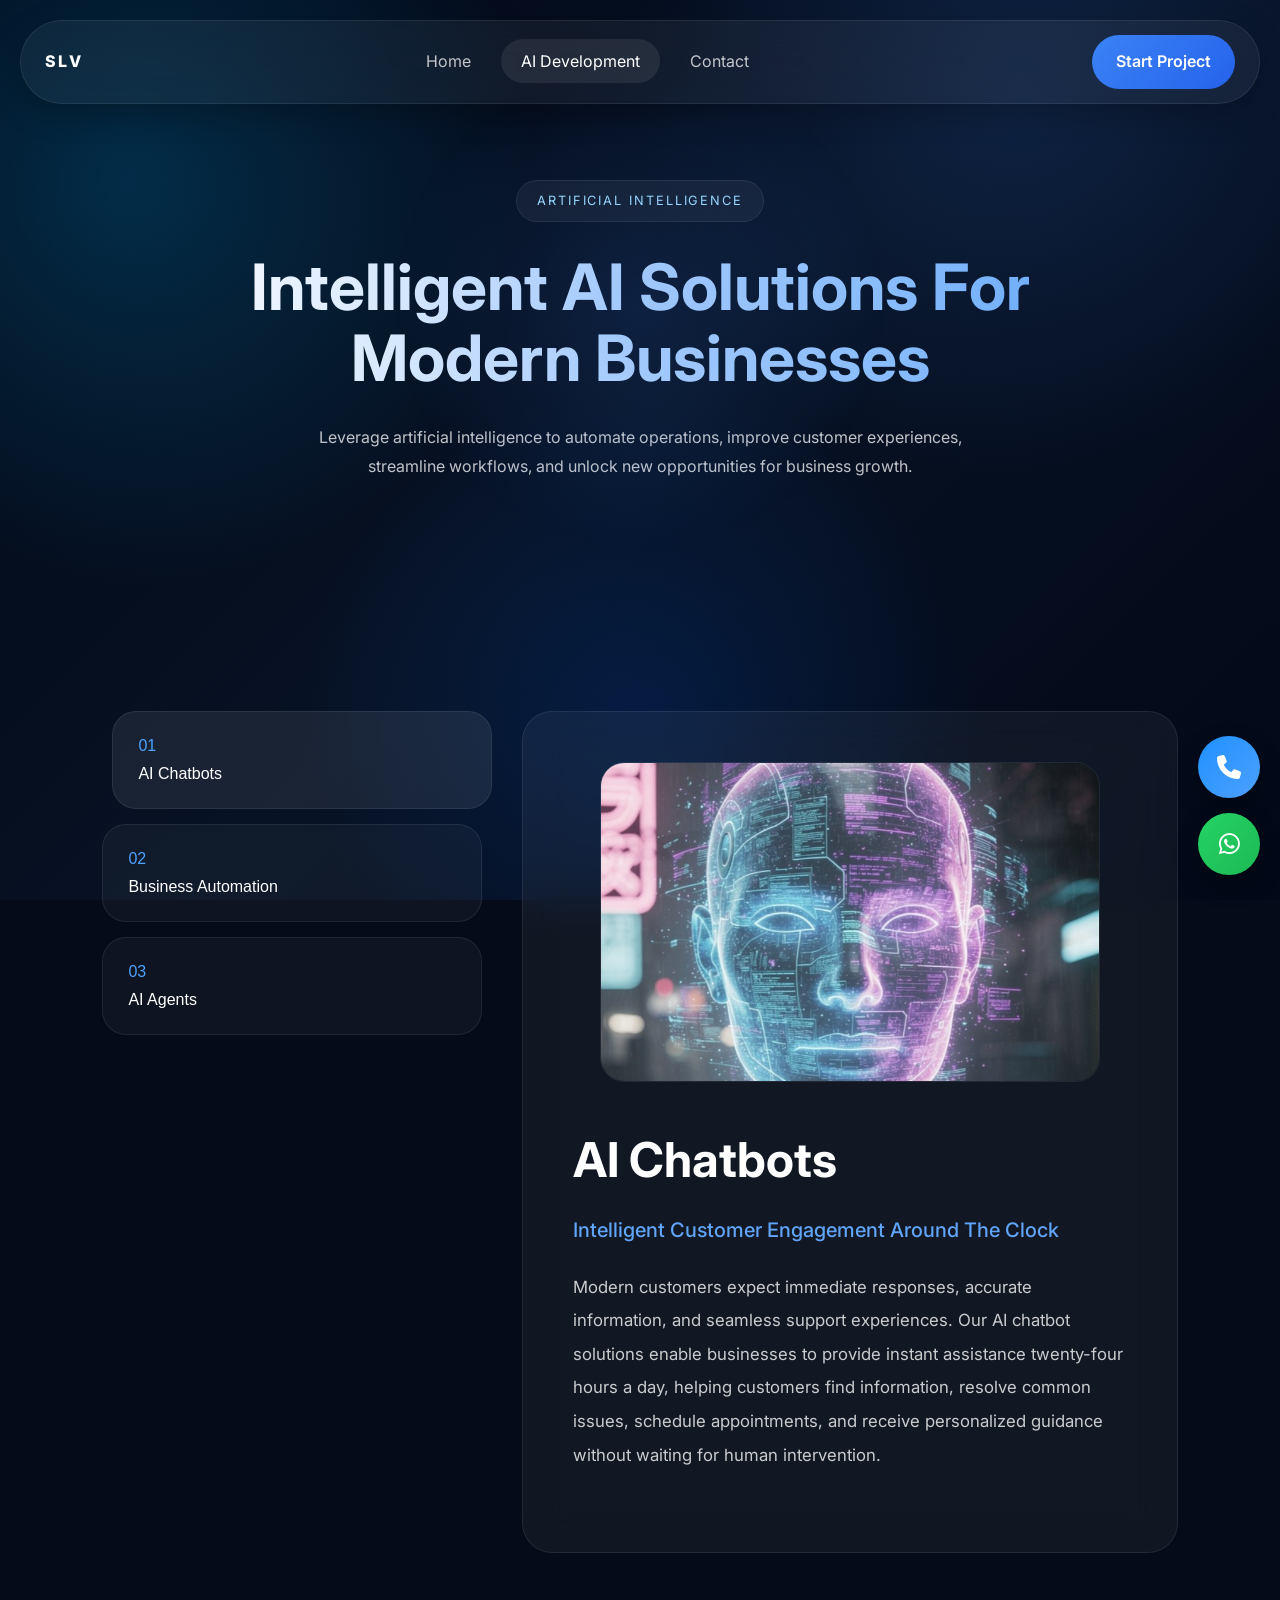
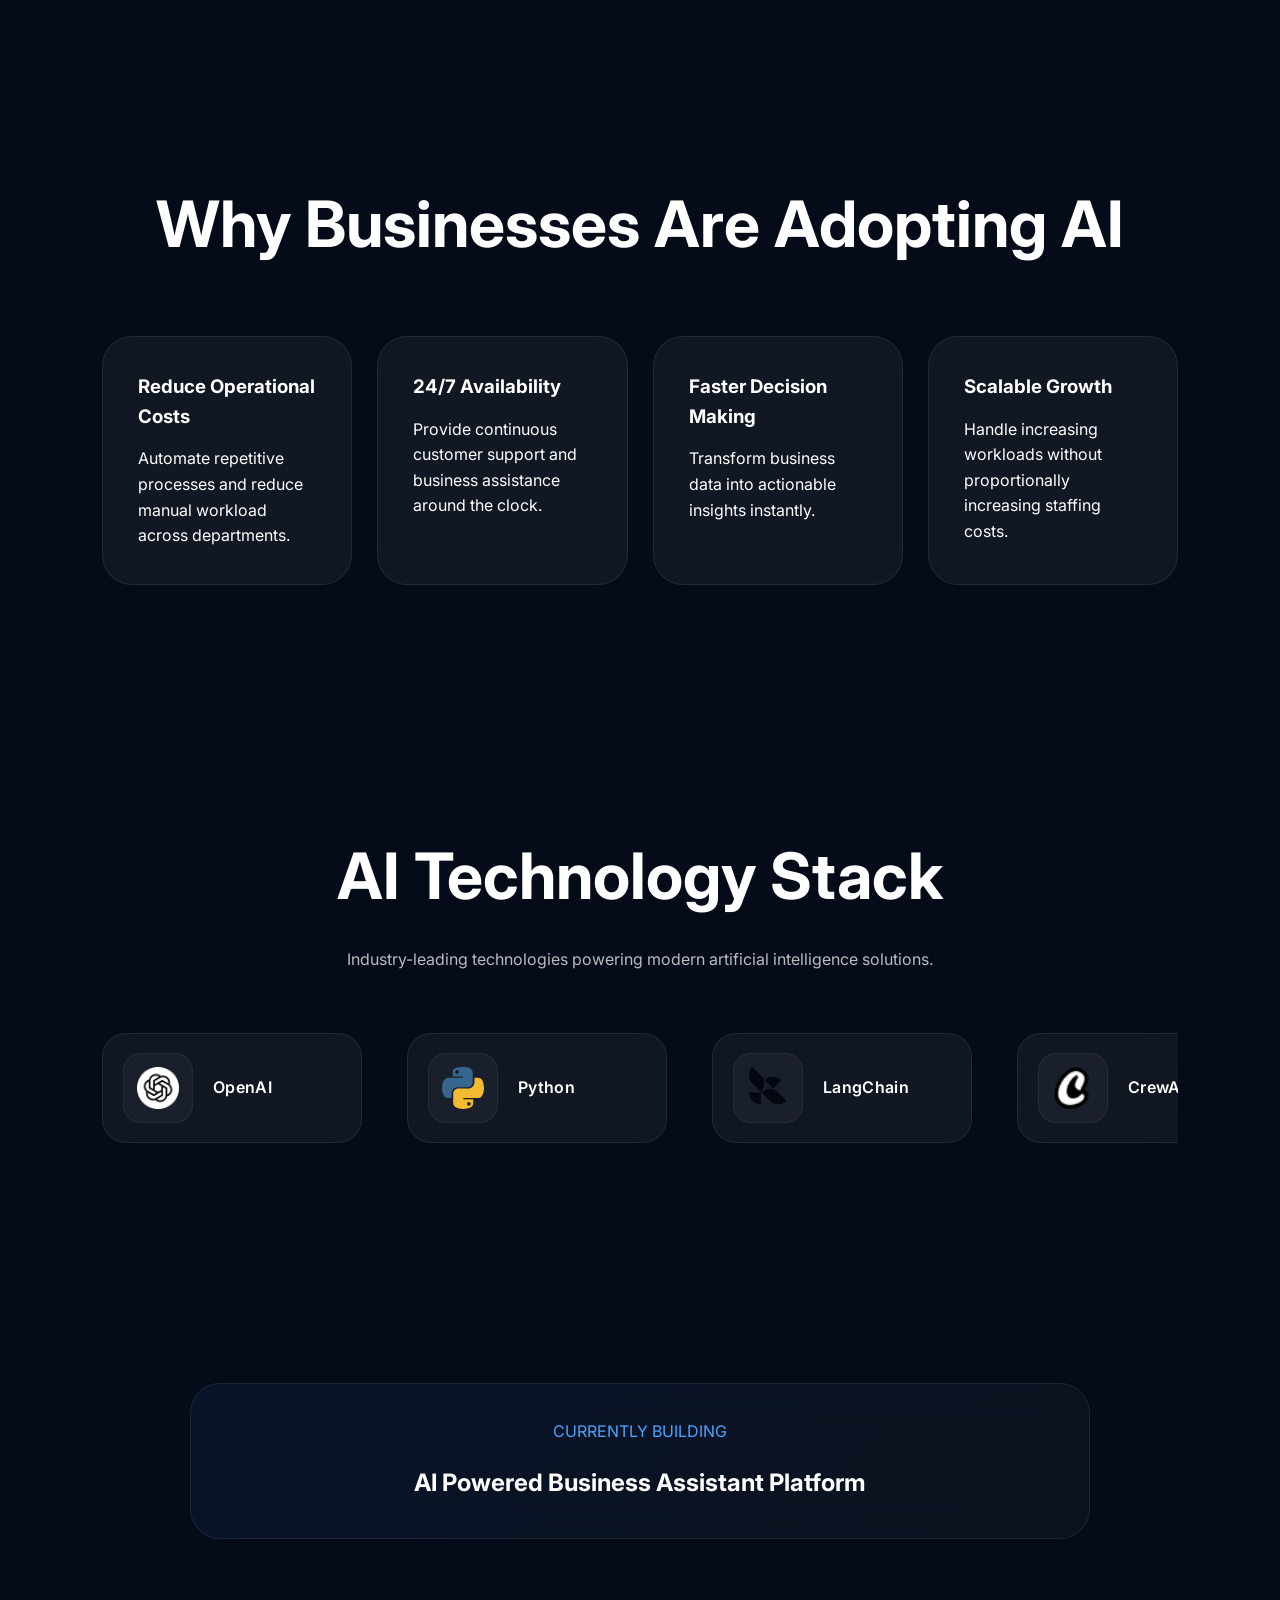
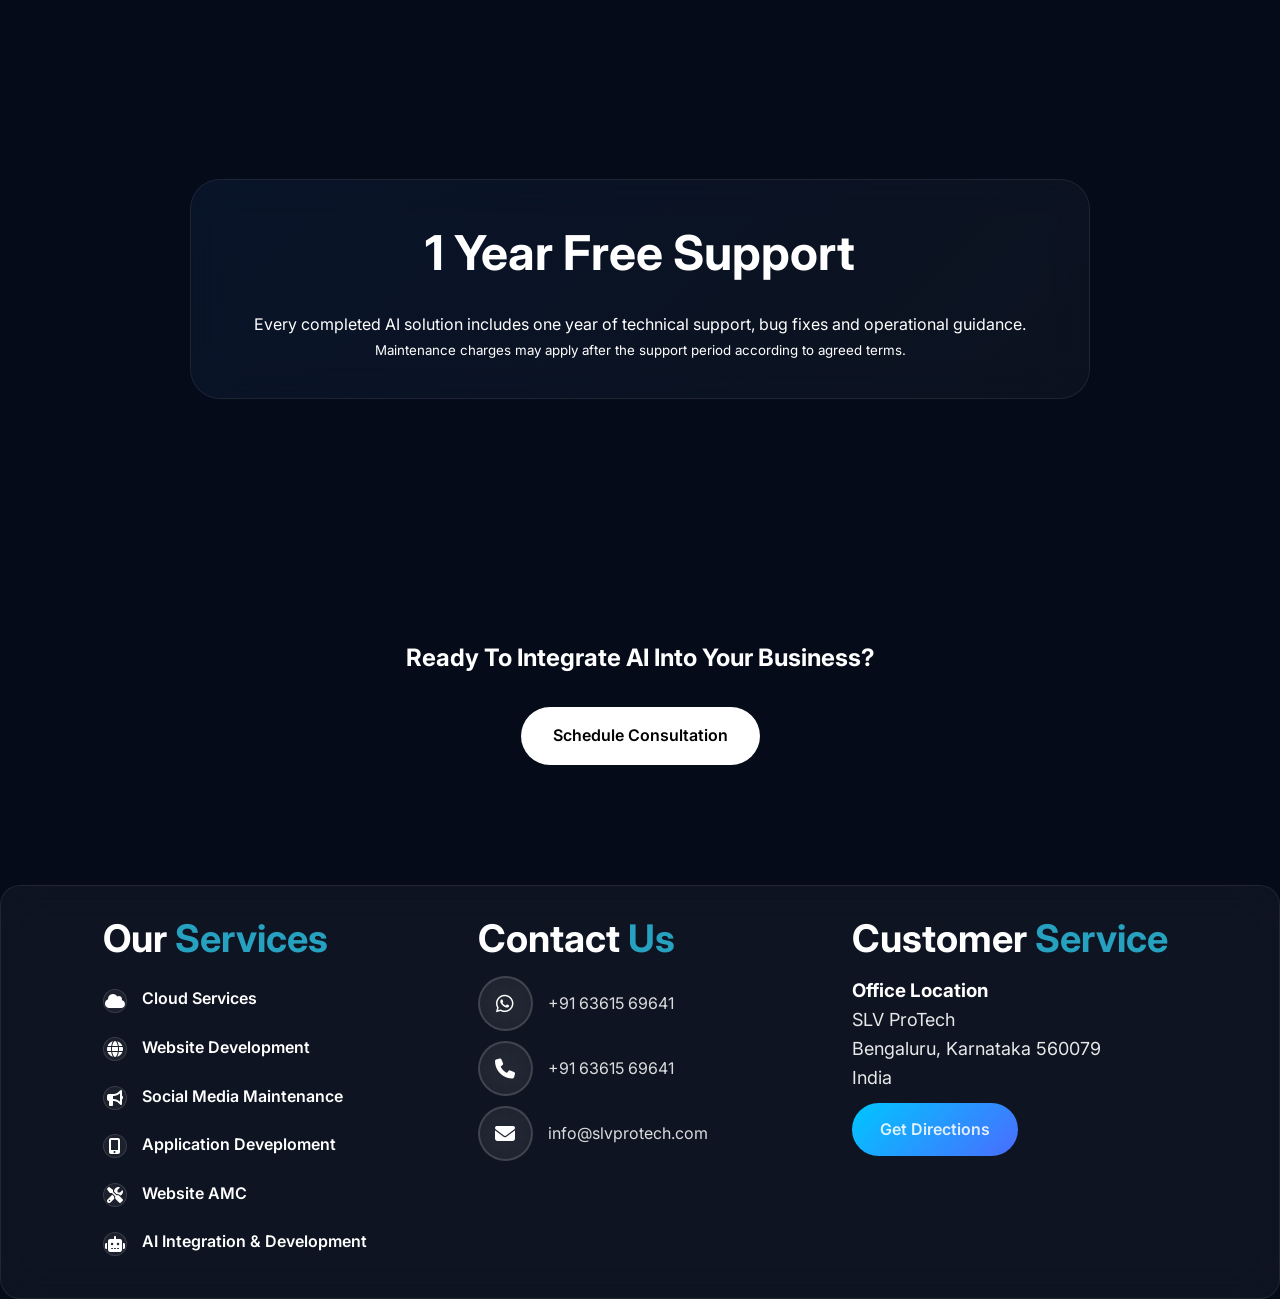
==== commit 2a6a1414: "Updated files" ====
--- a/ai.html
+++ b/ai.html
@@ -19,6 +19,7 @@
     <link rel="stylesheet" href="css/common-service-page.css">
     <link rel="stylesheet" href="css/pages/ai.css">
     <link rel="stylesheet" href="contactweb.css">
+    <link rel="stylesheet" href="contacticon.css">
     <link rel="stylesheet" href="https://cdnjs.cloudflare.com/ajax/libs/font-awesome/6.7.1/css/all.min.css">
 
 </head>
@@ -387,7 +388,7 @@
 
     </a>
     
-    <a href="applicationDeveploment.html" class="quick-card">
+    <a href="application_development.html" class="quick-card">
 
         <div class="quick-icon">
             <i class="fa-solid fa-mobile-screen-button"></i>
@@ -482,6 +483,30 @@
 
 </section>
 
+    <!-- Floating Contact Buttons -->
+
+<div class="floating-contact">
+
+    <!-- Phone -->
+
+    <a href="tel:+916361569641" class="phone-btn">
+
+        <i class="fa-solid fa-phone"></i>
+
+    </a>
+
+    <!-- WhatsApp -->
+
+    <a href="https://wa.me/916361569641"
+       class="whatsapp-btn"
+       target="_blank">
+
+        <i class="fa-brands fa-whatsapp"></i>
+
+    </a>
+
+</div>
+
     <script src="js/services.js"></script>
     <script src="js/ai.js"></script>
     <script src="js/tech-stack.js"></script>
--- a/contacticon.css
+++ b/contacticon.css
@@ -0,0 +1,225 @@
+
+/*=========================
+FLOATING CONTACT BUTTONS
+=========================*/
+
+.floating-contact{
+    position:fixed;
+    right:20px;
+    bottom:25px;
+    z-index:9999;
+
+    display:flex;
+    flex-direction:column;
+    gap:15px;
+}
+
+/* Common */
+
+.floating-contact a{
+    width:62px;
+    height:62px;
+
+    border-radius:50%;
+
+    display:flex;
+    justify-content:center;
+    align-items:center;
+
+    color:#fff;
+    text-decoration:none;
+
+    font-size:24px;
+
+    backdrop-filter:blur(20px);
+
+    box-shadow:
+    0 10px 25px rgba(0,0,0,.25);
+
+    transition:.4s ease;
+}
+
+/* Phone */
+
+.phone-btn{
+    background:linear-gradient(
+    135deg,
+    #1e90ff,
+    #4ea1ff
+    );
+
+    animation:phonePulse 2s infinite;
+}
+
+/* WhatsApp */
+
+.whatsapp-btn{
+    background:linear-gradient(
+    135deg,
+    #25D366,
+    #1db954
+    );
+
+    animation:whatsappPulse 2s infinite;
+}
+
+/* Hover */
+
+.floating-contact a:hover{
+    transform:translateY(-5px) scale(1.08);
+}
+
+/* Pulse */
+
+@keyframes phonePulse{
+    0%{
+        box-shadow:0 0 0 0 rgba(78,161,255,.6);
+    }
+
+    70%{
+        box-shadow:0 0 0 15px rgba(78,161,255,0);
+    }
+
+    100%{
+        box-shadow:0 0 0 0 rgba(78,161,255,0);
+    }
+}
+
+@keyframes whatsappPulse{
+    0%{
+        box-shadow:0 0 0 0 rgba(37,211,102,.6);
+    }
+
+    70%{
+        box-shadow:0 0 0 15px rgba(37,211,102,0);
+    }
+
+    100%{
+        box-shadow:0 0 0 0 rgba(37,211,102,0);
+    }
+}
+
+
+/*=========================
+Large Desktop (>1400px)
+=========================*/
+
+@media (min-width:1400px){
+
+    .floating-contact{
+        right:30px;
+        bottom:35px;
+        gap:18px;
+    }
+
+    .floating-contact a{
+        width:70px;
+        height:70px;
+        font-size:28px;
+    }
+
+}
+
+
+/*=========================
+Desktop (1200px)
+=========================*/
+
+@media (max-width:1200px){
+
+    .floating-contact{
+        right:20px;
+        bottom:25px;
+    }
+
+    .floating-contact a{
+        width:60px;
+        height:60px;
+        font-size:22px;
+    }
+
+}
+
+
+/*=========================
+Tablet (992px)
+=========================*/
+
+@media (max-width:992px){
+
+    .floating-contact{
+        right:18px;
+        bottom:22px;
+        gap:12px;
+    }
+
+    .floating-contact a{
+        width:56px;
+        height:56px;
+        font-size:20px;
+    }
+
+}
+
+
+/*=========================
+Mobile (768px)
+=========================*/
+
+@media (max-width:768px){
+
+    .floating-contact{
+        right:15px;
+        bottom:18px;
+        gap:10px;
+    }
+
+    .floating-contact a{
+        width:52px;
+        height:52px;
+        font-size:18px;
+    }
+
+}
+
+
+/*=========================
+Small Mobile (576px)
+=========================*/
+
+@media (max-width:576px){
+
+    .floating-contact{
+        right:12px;
+        bottom:15px;
+        gap:8px;
+    }
+
+    .floating-contact a{
+        width:48px;
+        height:48px;
+        font-size:17px;
+    }
+
+}
+
+
+/*=========================
+Very Small Devices (360px)
+=========================*/
+
+@media (max-width:360px){
+
+    .floating-contact{
+        right:10px;
+        bottom:12px;
+        gap:8px;
+    }
+
+    .floating-contact a{
+        width:44px;
+        height:44px;
+        font-size:16px;
+    }
+
+}
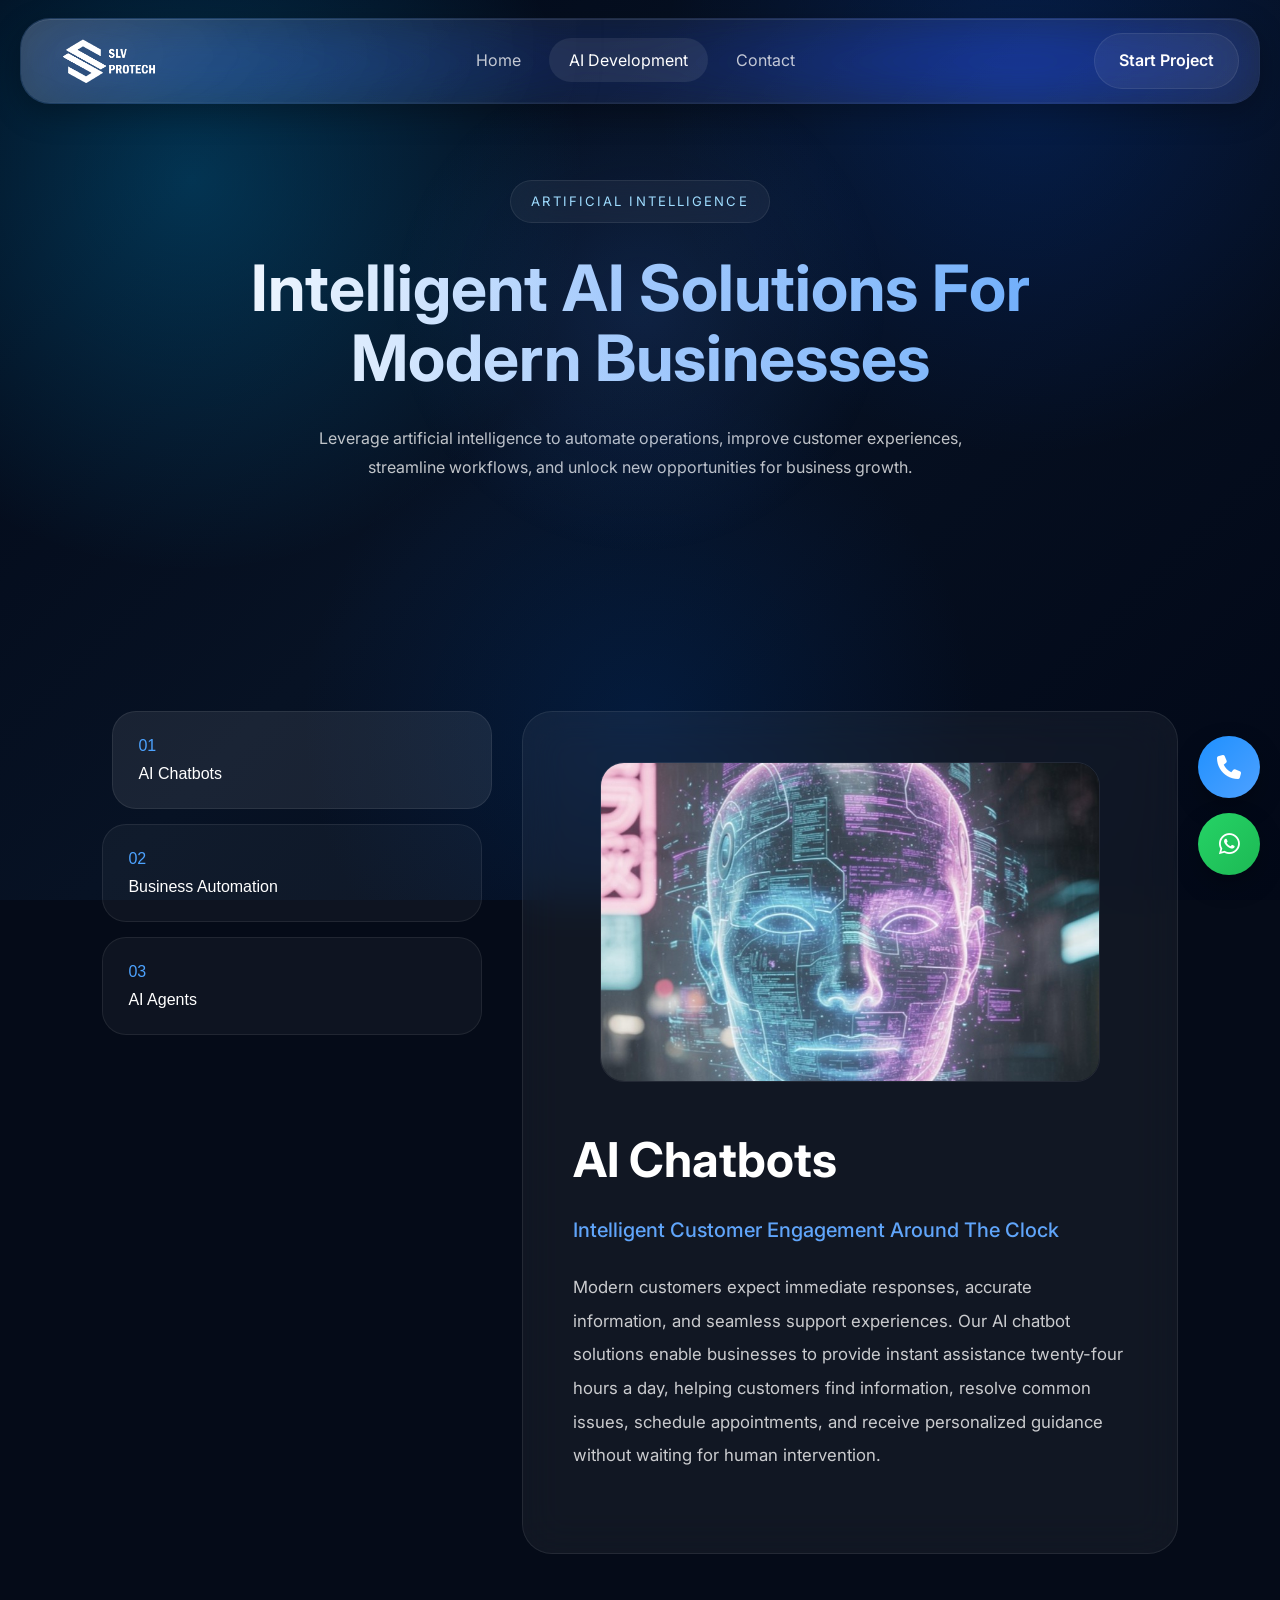
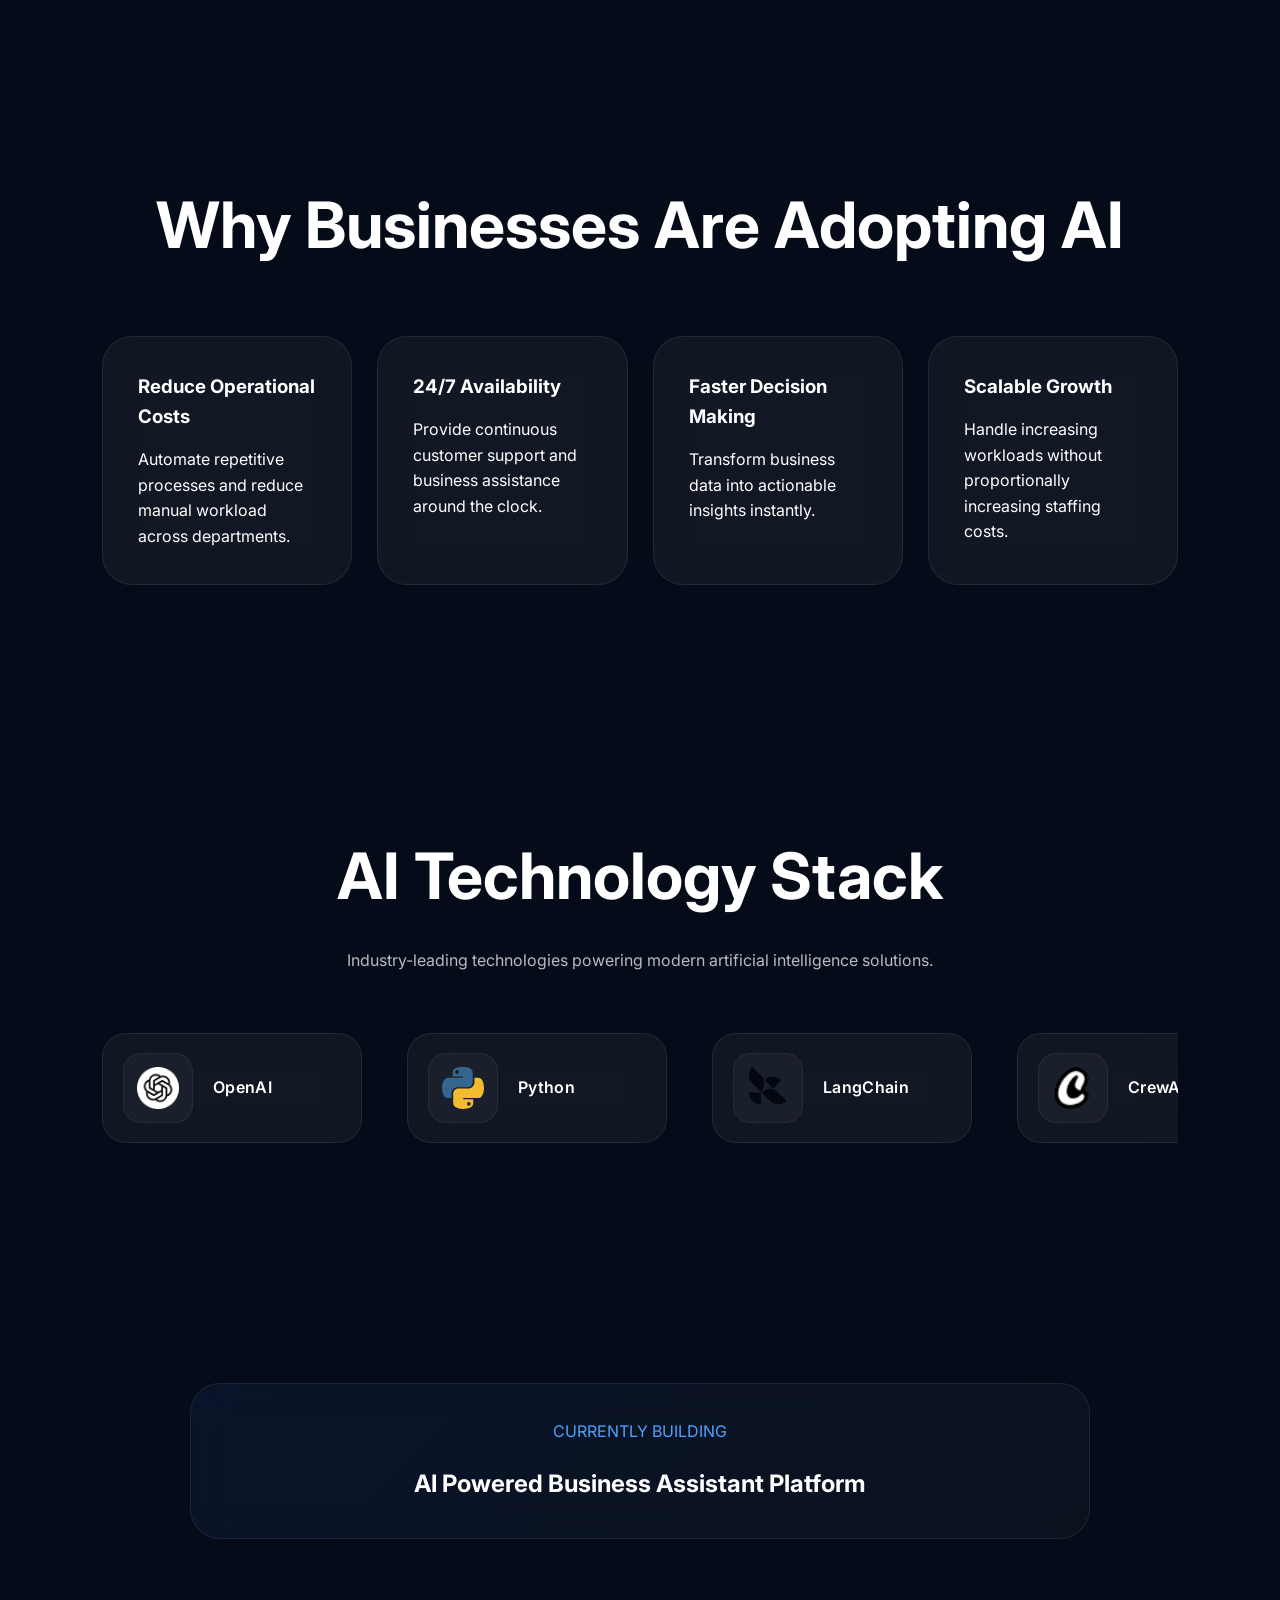
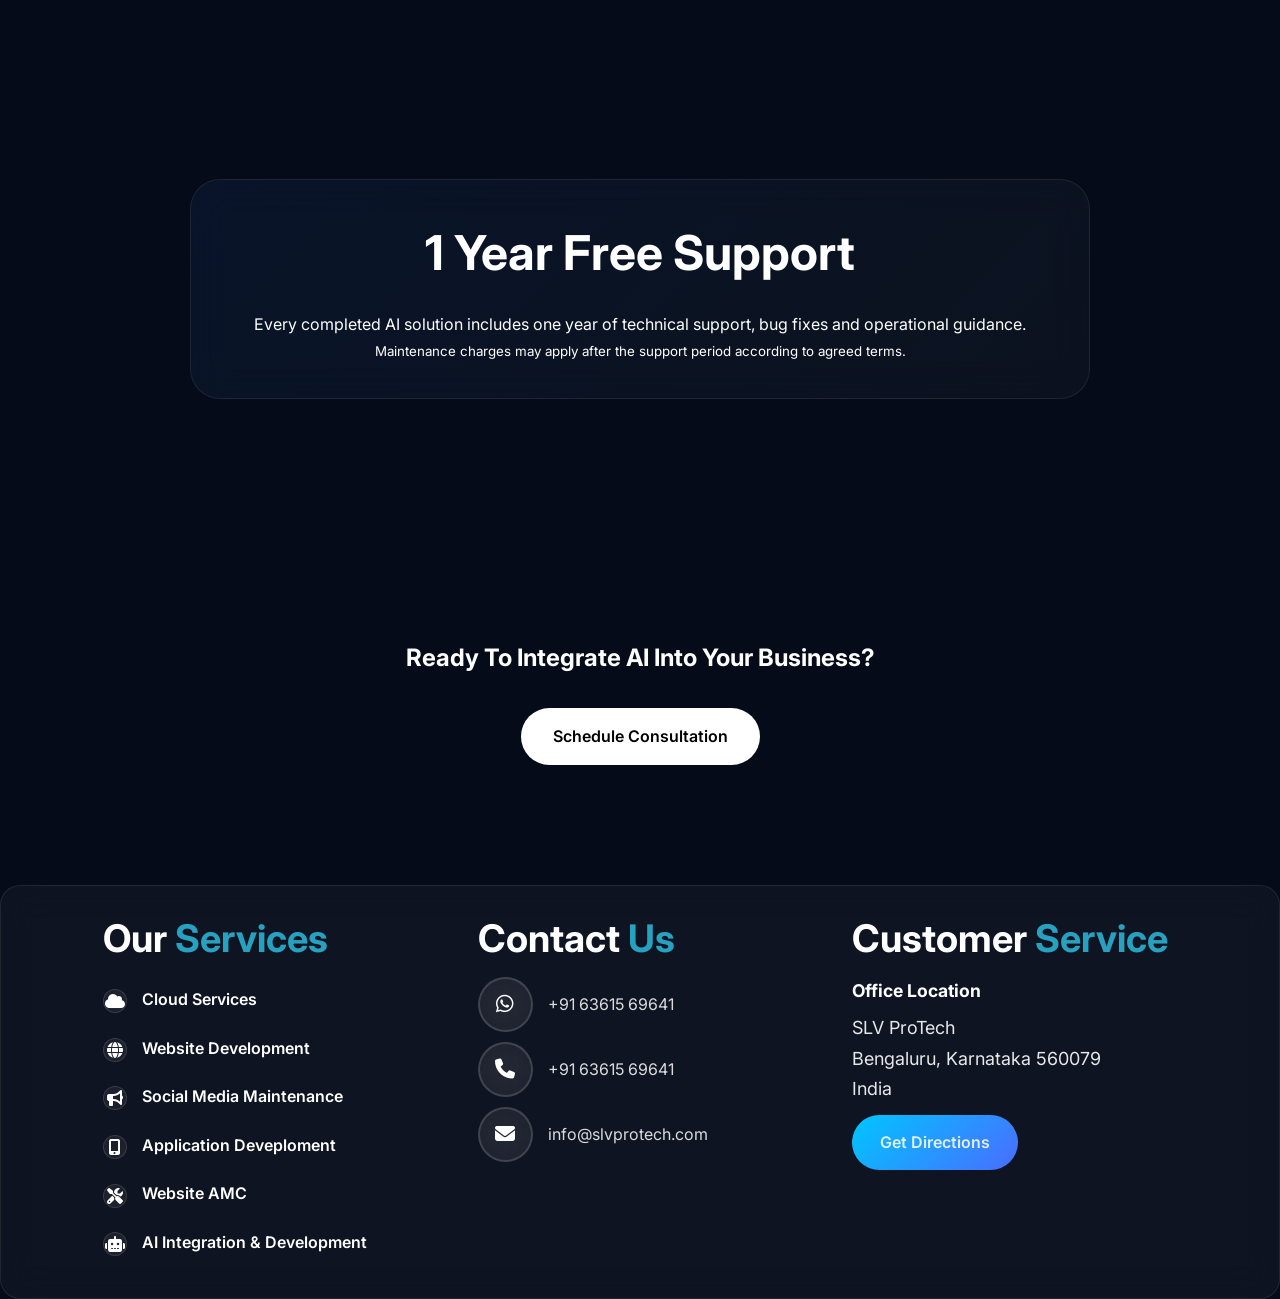
==== commit afc8ec6c: "Updated files" ====
--- a/ai.html
+++ b/ai.html
@@ -16,6 +16,7 @@
     <link rel="stylesheet" href="css/variables.css">
     <link rel="stylesheet" href="css/common.css">
     <link rel="stylesheet" href="css/navbar.css">
+    <link rel="stylesheet" href="style.css">
     <link rel="stylesheet" href="css/common-service-page.css">
     <link rel="stylesheet" href="css/pages/ai.css">
     <link rel="stylesheet" href="contactweb.css">
@@ -32,9 +33,9 @@
 
         <nav class="navbar">
 
-            <a href="index.html" class="logo">
-SLV
-</a>
+            <a href="index.html#hero" class="logo nav-link active">
+                <img src="assets/logo.png" alt="">
+            </a>
 
             <ul class="nav-links">
 
--- a/style.css
+++ b/style.css
@@ -0,0 +1,1599 @@
+/* =========================
+   RESET
+========================= */
+
+* {
+    margin: 0;
+    padding: 0;
+    box-sizing: border-box;
+}
+
+html {
+    scroll-behavior: smooth;
+}
+
+body {
+    font-family: 'Inter', sans-serif;
+    background: #050b18;
+    color: #fff;
+    overflow-x: hidden;
+}
+
+#no-pre {
+    text-decoration: none;
+    color: inherit;
+}
+
+
+/* =========================
+   BACKGROUND
+========================= */
+
+.background {
+    position: fixed;
+    inset: 0;
+    z-index: -2;
+    background: radial-gradient( circle at 15% 20%, rgba(0, 180, 255, 0.24), transparent 30%), radial-gradient( circle at 80% 10%, rgba(0, 90, 255, 0.18), transparent 28%), radial-gradient( circle at 50% 80%, rgba(0, 70, 160, 0.22), transparent 35%), linear-gradient( 135deg, #020817 0%, #071224 45%, #020817 100%);
+}
+
+
+/* =========================
+   NAVBAR WRAPPER
+========================= */
+
+.navbar-wrapper {
+    position: fixed;
+    top: 18px;
+    width: 100%;
+    padding: 0 20px;
+    z-index: 1000;
+}
+
+
+/* =========================
+   NAVBAR
+========================= */
+
+.navbar {
+    max-width: 1320px;
+    margin: auto;
+    display: flex;
+    align-items: center;
+    justify-content: space-between;
+    padding: 14px 20px;
+    border-radius: 30px;
+    position: relative;
+    overflow: hidden;
+    background: rgba(255, 255, 255, 0.045);
+    backdrop-filter: blur(32px) saturate(240%) brightness(1.12);
+    -webkit-backdrop-filter: blur(32px) saturate(240%) brightness(1.12);
+    border: 1px solid rgba(255, 255, 255, 0.08);
+    box-shadow: inset 0 1px 0 rgba(255, 255, 255, 0.10), inset 0 -1px 0 rgba(255, 255, 255, 0.03), 0 10px 30px rgba(0, 0, 0, 0.28);
+}
+.navbar img{
+    width: 100%;
+    height: 100%;
+    display: inline-flex;
+    align-items: center;
+    justify-content: center;
+    flex-shrink: 0;
+    border-radius: 10px;
+    gap:15px;
+}
+
+/* LIQUID REFLECTION */
+
+.navbar::before {
+    content: "";
+    position: absolute;
+    inset: 0;
+    border-radius: inherit;
+    pointer-events: none;
+    background: linear-gradient( 135deg, rgba(255, 255, 255, 0.14) 0%, rgba(255, 255, 255, 0.03) 22%, rgba(255, 255, 255, 0.01) 45%, rgba(255, 255, 255, 0.07) 100%);
+    opacity: .9;
+    mix-blend-mode: screen;
+}
+
+
+/* FLOATING LIGHT */
+
+.navbar::after {
+    content: "";
+    position: absolute;
+    inset: -60%;
+    background: radial-gradient( circle at 30% 30%, rgba(255, 255, 255, 0.10), transparent 28%);
+    opacity: .7;
+    filter: blur(40px);
+    animation: liquidFloat 10s linear infinite;
+}
+
+@keyframes liquidFloat {
+    0% {
+        transform: translateX(-10%) translateY(-10%) scale(1.4);
+    }
+    50% {
+        transform: translateX(10%) translateY(5%) scale(1.7);
+    }
+    100% {
+        transform: translateX(-10%) translateY(-10%) scale(1.4);
+    }
+}
+
+
+/* =========================
+   LOGO
+========================= */
+
+.logo {
+    position: relative;
+    z-index: 5;
+    text-decoration: none;
+    color: #fff;
+    font-weight: 800;
+    letter-spacing: .18em;
+    font-size: 1rem;
+}
+
+
+/* =========================
+   NAV LINKS
+========================= */
+
+.nav-links {
+    position: relative;
+    display: flex;
+    align-items: center;
+    gap: 8px;
+    padding: 6px;
+    border-radius: 999px;
+    list-style: none;
+    z-index: 5;
+}
+
+.nav-links li {
+    position: relative;
+    z-index: 3;
+}
+
+.nav-link {
+    position: relative;
+    z-index: 3;
+    display: flex;
+    align-items: center;
+    justify-content: center;
+    height: 44px;
+    padding: 0 22px;
+    border-radius: 999px;
+    text-decoration: none;
+    white-space: nowrap;
+    color: rgba(255, 255, 255, 0.78);
+    font-size: .95rem;
+    font-weight: 500;
+    transition: color .3s ease;
+    -webkit-tap-highlight-color: transparent;
+}
+
+.nav-link.active {
+    color: #fff;
+}
+
+
+/* =========================
+   IOS LIQUID PILL
+========================= */
+
+.nav-pill {
+    position: absolute;
+    top: 6px;
+    left: 6px;
+    width: 0;
+    height: 44px;
+    border-radius: 999px;
+    background: rgba(255, 255, 255, 0.08);
+    backdrop-filter: blur(18px) saturate(180%);
+    border: 1px solid rgba(255, 255, 255, 0.08);
+    box-shadow: inset 0 1px 0 rgba(255, 255, 255, 0.10), 0 4px 12px rgba(0, 0, 0, 0.18);
+    z-index: 1;
+    transition: transform 820ms cubic-bezier(0.16, 1, 0.3, 1), width 820ms cubic-bezier(0.16, 1, 0.3, 1);
+}
+
+
+/* =========================
+   CTA BUTTON
+========================= */
+
+.cta-btn {
+    position: relative;
+    z-index: 5;
+    overflow: hidden;
+    text-decoration: none;
+    padding: 14px 24px;
+    border-radius: 999px;
+    color: #fff;
+    font-weight: 600;
+    background: rgba(255, 255, 255, 0.06);
+    border: 1px solid rgba(255, 255, 255, 0.08);
+    transition: transform .35s ease, border .35s ease;
+}
+
+.cta-btn::before {
+    content: "";
+    position: absolute;
+    inset: 0;
+    background: linear-gradient( 135deg, #6a67d3, #9d74ab, #c27c8d, #e8856e);
+    opacity: 0;
+    transition: opacity .45s ease;
+    z-index: -1;
+}
+
+.cta-btn:hover {
+    transform: translateY(-2px);
+    border: 1px solid rgba(255, 255, 255, 0.16);
+}
+
+.cta-btn:hover::before {
+    opacity: 1;
+}
+
+
+/* =========================
+   MOBILE BUTTON
+========================= */
+
+.menu-btn {
+    display: none;
+    flex-direction: column;
+    gap: 5px;
+    cursor: pointer;
+    z-index: 5;
+}
+
+.menu-btn span {
+    width: 24px;
+    height: 2px;
+    background: #fff;
+}
+
+
+/* =========================
+   MOBILE MENU
+========================= */
+
+.mobile-menu {
+    position: fixed;
+    top: 0;
+    right: -100%;
+    width: 320px;
+    height: 100vh;
+    background: rgba(5, 11, 24, 0.96);
+    backdrop-filter: blur(24px);
+    padding: 30px;
+    z-index: 3000;
+    transition: .4s ease;
+}
+
+.mobile-menu.active {
+    right: 0;
+}
+
+.mobile-header {
+    display: flex;
+    align-items: center;
+    justify-content: space-between;
+    margin-bottom: 60px;
+}
+
+.mobile-header button {
+    background: none;
+    border: none;
+    color: #fff;
+    font-size: 2rem;
+    cursor: pointer;
+}
+
+.mobile-menu ul {
+    list-style: none;
+}
+
+.mobile-menu li {
+    margin-bottom: 30px;
+}
+
+.mobile-menu a {
+    text-decoration: none;
+    color: #fff;
+    font-size: 1.2rem;
+}
+
+
+/* =========================
+   MENU BACKDROP
+========================= */
+
+.menu-backdrop {
+    position: fixed;
+    inset: 0;
+    background: rgba(0, 0, 0, 0.45);
+    backdrop-filter: blur(8px);
+    opacity: 0;
+    visibility: hidden;
+    transition: .3s;
+    z-index: 2500;
+}
+
+.menu-backdrop.active {
+    opacity: 1;
+    visibility: visible;
+}
+
+body.no-scroll {
+    overflow: hidden;
+}
+
+
+/* =========================
+   HERO
+========================= */
+
+.hero {
+    min-height: 100vh;
+    display: flex;
+    flex-direction: column;
+    justify-content: center;
+    align-items: center;
+    text-align: center;
+    padding: 0 24px;
+}
+
+.hero-title {
+    font-size: clamp(3rem, 8vw, 7rem);
+    line-height: .95;
+    font-weight: 900;
+    letter-spacing: -0.04em;
+    max-width: 1200px;
+}
+
+.intelligent {
+    font-family: 'Instrument Serif', serif;
+    font-style: italic;
+    font-weight: 400;
+}
+
+.hero-subtitle {
+    max-width: 760px;
+    margin-top: 30px;
+    font-size: 1.2rem;
+    line-height: 1.8;
+    color: rgba(255, 255, 255, 0.74);
+}
+
+
+/* =========================
+   HERO BUTTONS
+========================= */
+
+.hero-actions {
+    margin-top: 50px;
+    display: flex;
+    gap: 20px;
+    flex-wrap: wrap;
+}
+
+.primary-btn,
+.secondary-btn {
+    text-decoration: none;
+    padding: 16px 30px;
+    border-radius: 999px;
+    transition: transform .3s ease;
+}
+
+.primary-btn {
+    background: #fff;
+    color: #000;
+}
+
+.secondary-btn {
+    color: #fff;
+    background: rgba(255, 255, 255, 0.06);
+    border: 1px solid rgba(255, 255, 255, 0.10);
+    backdrop-filter: blur(20px);
+}
+
+.primary-btn:hover,
+.secondary-btn:hover {
+    transform: translateY(-2px);
+}
+
+
+/* =========================
+   TYPED CURSOR
+========================= */
+
+#typed::after {
+    content: "|";
+    animation: blink .8s infinite;
+}
+
+@keyframes blink {
+    50% {
+        opacity: 0;
+    }
+}
+
+
+/* =========================
+   SERVICES SECTION
+========================= */
+
+.services-section {
+    position: relative;
+    padding: 140px 6vw;
+}
+
+
+/* HEADER */
+
+.services-header {
+    max-width: 900px;
+    margin: auto;
+    text-align: center;
+    margin-bottom: 90px;
+}
+
+.mini-tag {
+    display: inline-flex;
+    padding: 10px 18px;
+    border-radius: 999px;
+    background: rgba(255, 255, 255, 0.05);
+    border: 1px solid rgba(255, 255, 255, 0.08);
+    backdrop-filter: blur(20px);
+    color: #9fdcff;
+    font-size: .82rem;
+    letter-spacing: .16em;
+    margin-bottom: 26px;
+}
+
+.services-title {
+    font-size: clamp(2.8rem, 6vw, 5rem);
+    line-height: 1;
+    font-weight: 800;
+    letter-spacing: -0.05em;
+    margin-bottom: 28px;
+}
+
+.services-subtitle {
+    color: rgba(255, 255, 255, 0.68);
+    line-height: 1.8;
+    font-size: 1.05rem;
+    max-width: 720px;
+    margin: auto;
+}
+
+
+/* GRID */
+
+.services-grid {
+    display: grid;
+    grid-template-columns: repeat(auto-fit, minmax(340px, 1fr));
+    gap: 42px;
+    align-items: start;
+}
+
+
+/* CARD */
+
+.service-card {
+    position: relative;
+    display: flex;
+    flex-direction: column;
+    justify-content: flex-start;
+    border-radius: 34px;
+    overflow: visible;
+    background: rgba(255, 255, 255, 0.045);
+    backdrop-filter: blur(28px) saturate(180%);
+    -webkit-backdrop-filter: blur(28px) saturate(180%);
+    border: 1px solid rgba(255, 255, 255, 0.08);
+    min-height: 620px;
+    transition: transform .9s cubic-bezier(.175, .885, .32, 1.275), border-color .4s ease, box-shadow .5s ease;
+    will-change: transform;
+    cursor: pointer;
+}
+
+
+/* IMAGE */
+
+.card-image {
+    position: relative;
+    height: 340px;
+    min-height: 340px;
+    overflow: hidden;
+    border-radius: 34px 34px 0 0;
+}
+
+.card-image::after {
+    content: "";
+    position: absolute;
+    inset: 0;
+    background: linear-gradient( to top, rgba(5, 11, 24, 0.88), transparent 55%);
+}
+
+.card-image img {
+    width: 100%;
+    height: 100%;
+    object-fit: cover;
+    transition: transform 1.2s cubic-bezier(.175, .885, .32, 1.1);
+}
+
+.service-card:hover img {
+    transform: scale(1.08);
+}
+
+
+/* CONTENT */
+
+.card-content {
+    display: flex;
+    flex-direction: column;
+    justify-content: flex-start;
+    flex: 1;
+    padding: 30px;
+    min-height: 220px;
+}
+
+.card-index {
+    color: rgba(255, 255, 255, 0.35);
+    font-size: .82rem;
+    letter-spacing: .2em;
+}
+
+.card-content h3 {
+    font-size: 2rem;
+    margin: 14px 0;
+    letter-spacing: -0.04em;
+}
+
+.card-content p {
+    color: rgba(255, 255, 255, 0.68);
+    line-height: 1.7;
+    margin-top: auto;
+}
+
+
+/* EXPAND PANEL */
+
+.card-expand {
+    max-height: 0;
+    overflow: hidden;
+    opacity: 0;
+    padding: 0 30px;
+    transition: max-height .8s cubic-bezier(.175, .885, .32, 1.275), opacity .45s ease, padding .6s ease;
+    border-top: 1px solid rgba(255, 255, 255, 0);
+    background: linear-gradient( to bottom, rgba(255, 255, 255, 0.02), rgba(255, 255, 255, 0.045));
+    border-radius: 0 0 34px 34px;
+}
+
+.service-card:hover .card-expand {
+    max-height: 340px;
+    opacity: 1;
+    padding: 28px 30px;
+    border-top: 1px solid rgba(255, 255, 255, 0.08);
+}
+
+
+/* LIST */
+
+.card-expand ul {
+    list-style: none;
+}
+
+.card-expand li {
+    position: relative;
+    padding-left: 24px;
+    margin-bottom: 16px;
+    color: rgba(255, 255, 255, 0.84);
+    line-height: 1.6;
+}
+
+.card-map {
+    max-height: 450px;
+    width: 1020px;
+    position: relative;
+    align-items: center;
+    justify-content: center;
+    display: flexbox;
+}
+
+.card-expand li::before {
+    content: "";
+    position: absolute;
+    left: 0;
+    top: 10px;
+    width: 8px;
+    height: 8px;
+    border-radius: 50%;
+    background: #5ad6ff;
+    box-shadow: 0 0 14px #5ad6ff;
+}
+
+
+/* HOVER */
+
+.service-card:hover {
+    transform: translateY(-10px) scale(1.015);
+    border-color: rgba(120, 200, 255, 0.24);
+    box-shadow: 0 24px 60px rgba(0, 0, 0, 0.35);
+}
+
+.contact-section {
+    padding: 120px 8%;
+}
+
+.contact-grid {
+    display: grid;
+    grid-template-columns: 1.2fr 0.8fr;
+    gap: 40px;
+    margin-top: 60px;
+}
+
+.contact-map {
+    overflow: hidden;
+    border-radius: 30px;
+    border: 1px solid rgba(255, 255, 255, .08);
+    box-shadow: 0 20px 60px rgba(0, 0, 0, .25);
+}
+
+.contact-map iframe {
+    width: 100%;
+    height: 100%;
+    min-height: 520px;
+    border: none;
+}
+
+.contact-card {
+    background: rgba(255, 255, 255, .04);
+    backdrop-filter: blur(20px);
+    border: 1px solid rgba(255, 255, 255, .08);
+    border-radius: 30px;
+    padding: 40px;
+}
+
+.contact-item {
+    display: flex;
+    gap: 18px;
+    margin-bottom: 32px;
+}
+
+.contact-icon {
+    font-size: 28px;
+}
+
+.contact-item h3 {
+    margin-bottom: 8px;
+    color: #fff;
+    font-size: 1.1rem;
+}
+
+.contact-item p,
+.contact-item a {
+    color: rgba(255, 255, 255, .75);
+    text-decoration: none;
+    line-height: 1.7;
+}
+
+.contact-item a:hover {
+    color: #fff;
+}
+
+.direction-btn {
+    display: inline-flex;
+    align-items: center;
+    justify-content: center;
+    padding: 14px 28px;
+    border-radius: 999px;
+    background: linear-gradient( 135deg, #00c6ff, #4a6cff);
+    color: #fff;
+    font-weight: 600;
+    text-decoration: none;
+    margin-top: 10px;
+    transition: .3s;
+}
+
+.direction-btn:hover {
+    transform: translateY(-3px);
+}
+
+
+/* =========================
+   RESPONSIVE
+========================= */
+
+
+/* =========================================
+   MOBILE ONLY CTA
+========================================= */
+
+.mobile-only-cta {
+    display: none;
+}
+
+
+/* =========================================
+   MOBILE VIEW
+========================================= */
+
+@media(max-width:768px) {
+    .mobile-only-cta {
+        position: relative;
+        width: 100%;
+        display: flex;
+        justify-content: center;
+        align-items: center;
+        padding: 70px 16px 110px;
+        overflow: hidden;
+    }
+    /* CARD */
+    .mobile-only-cta-card {
+        position: relative;
+        width: 100%;
+        padding: 50px 24px;
+        border-radius: 30px;
+        overflow: hidden;
+        text-align: center;
+        background: rgba(255, 255, 255, 0.05);
+        backdrop-filter: blur(24px) saturate(180%);
+        -webkit-backdrop-filter: blur(24px) saturate(180%);
+        border: 1px solid rgba(255, 255, 255, 0.08);
+        box-shadow: 0 20px 60px rgba(0, 0, 0, 0.30);
+    }
+    /* GLOW */
+    .mobile-only-cta-card::before {
+        content: "";
+        position: absolute;
+        inset: -40%;
+        background: radial-gradient( circle, rgba(0, 210, 255, 0.18), transparent 60%);
+        filter: blur(90px);
+        animation: mobileGlow 10s linear infinite;
+    }
+    @keyframes mobileGlow {
+        0% {
+            transform: translateX(-8%) translateY(-8%);
+        }
+        50% {
+            transform: translateX(8%) translateY(5%);
+        }
+        100% {
+            transform: translateX(-8%) translateY(-8%);
+        }
+    }
+    /* TAG */
+    .mobile-only-cta-card span {
+        position: relative;
+        z-index: 2;
+        display: inline-flex;
+        padding: 10px 18px;
+        border-radius: 999px;
+        margin-bottom: 24px;
+        background: rgba(255, 255, 255, 0.06);
+        border: 1px solid rgba(255, 255, 255, 0.08);
+        color: #9fdcff;
+        font-size: .78rem;
+        font-weight: 600;
+        letter-spacing: .16em;
+    }
+    /* TITLE */
+    .mobile-only-cta-card h2 {
+        position: relative;
+        z-index: 2;
+        font-size: 2.8rem;
+        line-height: 1;
+        letter-spacing: -0.05em;
+        margin-bottom: 22px;
+        color: white;
+    }
+    /* TEXT */
+    .mobile-only-cta-card p {
+        position: relative;
+        z-index: 2;
+        color: rgba(255, 255, 255, 0.72);
+        line-height: 1.8;
+        font-size: .95rem;
+        margin-bottom: 38px;
+    }
+    /* BUTTON */
+    .mobile-only-cta-btn {
+        position: relative;
+        z-index: 2;
+        width: 100%;
+        display: flex;
+        align-items: center;
+        justify-content: center;
+        gap: 10px;
+        padding: 18px 24px;
+        border-radius: 22px;
+        text-decoration: none;
+        font-size: .96rem;
+        font-weight: 700;
+        color: white;
+        background: linear-gradient( 135deg, #00d2ff, #6a67d3);
+        overflow: hidden;
+        transition: transform .4s ease, box-shadow .4s ease;
+    }
+    /* SHIMMER */
+    .mobile-only-cta-btn::before {
+        content: "";
+        position: absolute;
+        inset: 0;
+        background: linear-gradient( 120deg, transparent, rgba(255, 255, 255, 0.18), transparent);
+        transform: translateX(-100%);
+        transition: transform .8s ease;
+    }
+    .mobile-only-cta-btn:hover::before {
+        transform: translateX(100%);
+    }
+    /* HOVER */
+    .mobile-only-cta-btn:hover {
+        transform: translateY(-3px);
+        box-shadow: 0 16px 35px rgba(0, 210, 255, 0.25);
+    }
+    /* ARROW */
+    .mobile-only-cta-btn span {
+        margin: 0;
+        padding: 0;
+        border: none;
+        background: none;
+        color: white;
+        letter-spacing: 0;
+        transition: transform .4s ease;
+    }
+    .mobile-only-cta-btn:hover span {
+        transform: translateX(4px);
+    }
+}
+
+@media(max-width:950px) {
+    .nav-links,
+    .cta-btn {
+        display: none;
+    }
+    .menu-btn {
+        display: flex;
+    }
+    .hero-actions {
+        flex-direction: column;
+    }
+}
+
+@media(max-width:768px) {
+    .services-section {
+        padding: 100px 22px;
+    }
+    .services-grid {
+        grid-template-columns: 1fr;
+    }
+    .card-expand {
+        max-height: none;
+        opacity: 1;
+        padding: 28px 30px;
+        border-top: 1px solid rgba(255, 255, 255, 0.08);
+    }
+    .service-card:hover {
+        transform: none;
+    }
+    .hero-title {
+        font-size: 3.4rem;
+    }
+    @media (max-width: 768px) {
+        .contact-grid {
+            display: flex;
+            flex-direction: column-reverse;
+            gap: 24px;
+        }
+        .contact-card {
+            order: 1;
+            margin-top: 10px;
+        }
+        .contact-map {
+            order: 2;
+            width: 100%;
+            min-height: 280px;
+            border-radius: 24px;
+            overflow: hidden;
+        }
+        .contact-map iframe {
+            width: 100%;
+            height: 280px;
+            min-height: unset;
+        }
+    }
+    @media (max-width:768px) {
+        .contact-grid {
+            display: block;
+        }
+        .contact-card {
+            margin-bottom: 24px;
+        }
+        .contact-map {
+            width: 100%;
+            height: 280px;
+        }
+        .contact-map iframe {
+            width: 100%;
+            height: 100%;
+        }
+    }
+}
+
+
+/* About us*/
+
+.clients-section {
+    padding: 80px 0;
+    background: #f8fafc;
+    overflow: hidden;
+}
+
+.section-title {
+    text-align: center;
+    font-size: 22px;
+    margin-top: 20px;
+    margin-bottom: 20px;
+    color: #f8fafd;
+}
+
+.about-section {
+    padding: 100px 8%;
+    background: #ffffff;
+}
+
+.about-container {
+    display: flex;
+    align-items: center;
+    justify-content: space-between;
+    gap: 60px;
+    margin: 40px 40px 40px 40px;
+    padding: 45px 45px 45px 45px;
+}
+
+.about-image {
+    flex: 1;
+}
+
+.about-image img {
+    width: 100%;
+    max-width: 550px;
+}
+
+.about-content {
+    flex: 1;
+}
+
+.section-tag {
+    color: #2563eb;
+    font-weight: 600;
+    letter-spacing: 2px;
+}
+
+.about-content h2 {
+    font-size: 48px;
+    margin: 15px 0;
+    color: #ffffff;
+}
+
+.about-content h3 {
+    font-size: 24px;
+    margin-bottom: 15px;
+    color: rgba(255, 255, 255, 0.92);
+}
+
+.about-content p {
+    color: rgba(255, 255, 255, 0.75);
+    line-height: 1.9;
+    margin-bottom: 20px;
+}
+
+.mission-vision {
+    display: flex;
+    gap: 20px;
+    margin-top: 30px;
+}
+
+.box {
+    position: relative;
+    flex: 1;
+    padding: 35px;
+    border-radius: 28px;
+    background: rgba(255, 255, 255, 0.05);
+    backdrop-filter: blur(28px) saturate(180%);
+    -webkit-backdrop-filter: blur(28px) saturate(180%);
+    border: 1px solid rgba(255, 255, 255, 0.10);
+    box-shadow: inset 0 1px 0 rgba(255, 255, 255, 0.15), 0 15px 40px rgba(0, 0, 0, 0.25);
+    overflow: hidden;
+    transition: transform .4s ease, border-color .4s ease, box-shadow .4s ease;
+}
+
+.box::before {
+    content: "";
+    position: absolute;
+    inset: 0;
+    background: linear-gradient( 135deg, rgba(255, 255, 255, 0.16), rgba(255, 255, 255, 0.02), rgba(255, 255, 255, 0.08));
+    pointer-events: none;
+}
+
+.box::after {
+    content: "";
+    position: absolute;
+    top: -50%;
+    left: -50%;
+    width: 200%;
+    height: 200%;
+    background: radial-gradient( circle, rgba(255, 255, 255, 0.12), transparent 60%);
+    animation: glassFloat 12s linear infinite;
+}
+
+.box:hover {
+    transform: translateY(-8px);
+    border-color: rgba(120, 200, 255, 0.35);
+    box-shadow: inset 0 1px 0 rgba(255, 255, 255, 0.18), 0 25px 60px rgba(0, 0, 0, 0.35);
+}
+
+.box h3 {
+    position: relative;
+    z-index: 2;
+    color: #ffffff;
+    margin-bottom: 15px;
+}
+
+.box p {
+    position: relative;
+    z-index: 2;
+    color: rgba(255, 255, 255, 0.78);
+    line-height: 1.8;
+}
+
+@keyframes glassFloat {
+    0% {
+        transform: translate(-10%, -10%) rotate(0deg);
+    }
+    100% {
+        transform: translate(10%, 10%) rotate(360deg);
+    }
+}
+
+
+/* Statistics */
+
+
+/* Responsive */
+
+@media(max-width:992px) {
+    .about-container {
+        flex-direction: column;
+        text-align: center;
+    }
+    .mission-vision {
+        flex-direction: column;
+    }
+    .stats-section {
+        grid-template-columns: repeat(2, 1fr);
+    }
+    .about-content h2 {
+        font-size: 38px;
+    }
+}
+
+@media(max-width:768px) {
+    .stats-section {
+        grid-template-columns: 1fr;
+    }
+    .about-content h2 {
+        font-size: 30px;
+    }
+}
+
+
+/* Desktop Slider */
+
+.slider {
+    overflow: hidden;
+    width: 100%;
+}
+
+.slide-track {
+    display: flex;
+    gap: 25px;
+    width: max-content;
+    animation: scroll 40s linear infinite;
+}
+
+.slider:hover .slide-track {
+    animation-play-state: paused;
+}
+
+.client-card {
+    position: relative;
+    width: 320px;
+    min-width: 320px;
+    padding: 30px;
+    text-align: center;
+    border-radius: 30px;
+    background: rgba(255, 255, 255, 0.05);
+    backdrop-filter: blur(30px) saturate(180%);
+    -webkit-backdrop-filter: blur(30px) saturate(180%);
+    border: 1px solid rgba(255, 255, 255, 0.10);
+    box-shadow: inset 0 1px 0 rgba(255, 255, 255, 0.12), 0 15px 40px rgba(0, 0, 0, 0.25);
+    overflow: hidden;
+    transition: transform .5s ease, border-color .5s ease, box-shadow .5s ease;
+}
+
+.client-card::before {
+    content: "";
+    position: absolute;
+    inset: 0;
+    background: linear-gradient( 135deg, rgba(255, 255, 255, 0.14), rgba(255, 255, 255, 0.02), rgba(255, 255, 255, 0.08));
+    pointer-events: none;
+}
+
+.client-card::after {
+    content: "";
+    position: absolute;
+    width: 200%;
+    height: 200%;
+    top: -50%;
+    left: -50%;
+    background: radial-gradient( circle, rgba(255, 255, 255, 0.10), transparent 60%);
+    animation: clientGlassFloat 12s linear infinite;
+}
+
+.client-card:hover {
+    transform: translateY(-12px);
+    border-color: rgba(120, 200, 255, 0.35);
+    box-shadow: inset 0 1px 0 rgba(255, 255, 255, 0.15), 0 25px 60px rgba(0, 0, 0, 0.35);
+}
+
+.client-card img {
+    position: relative;
+    z-index: 2;
+    width: 130px;
+    height: 90px;
+    object-fit: contain;
+    margin-bottom: 20px;
+    filter: drop-shadow(0 0 10px rgba(255, 255, 255, 0.15));
+}
+
+.client-card h3 {
+    position: relative;
+    z-index: 2;
+    color: #ffffff;
+    margin-bottom: 12px;
+    font-size: 1.15rem;
+    font-weight: 700;
+}
+
+.client-card p {
+    position: relative;
+    z-index: 2;
+    color: rgba(255, 255, 255, 0.72);
+    line-height: 1.7;
+    font-size: .92rem;
+}
+
+@keyframes clientGlassFloat {
+    0% {
+        transform: translate(-10%, -10%) rotate(0deg);
+    }
+    100% {
+        transform: translate(10%, 10%) rotate(360deg);
+    }
+}
+
+.client-card:hover {
+    transform: translateY(-10px);
+}
+
+.client-card img {
+    width: 120px;
+    height: 80px;
+    object-fit: contain;
+    margin-bottom: 20px;
+}
+
+.client-card h3 {
+    margin-bottom: 10px;
+    color: #000000;
+}
+
+.client-card p {
+    color: #ffffff;
+    line-height: 1.6;
+    font-size: 14px;
+}
+
+.client-card:hover {
+    transform: translateY(-10px);
+}
+
+.client-card img {
+    width: 120px;
+    height: 80px;
+    object-fit: contain;
+    margin-bottom: 20px;
+}
+
+.client-card h3 {
+    margin-bottom: 10px;
+    color: #000000;
+    font-weight: 300;
+    ;
+}
+
+.client-card p {
+    color: #ffffff;
+    line-height: 1.6;
+    font-size: 14px;
+}
+
+.client-card:hover {
+    transform: translateY(-10px);
+}
+
+.client-card img {
+    width: 120px;
+    height: 80px;
+    object-fit: contain;
+    margin-bottom: 20px;
+}
+
+.client-card h3 {
+    margin-bottom: 10px;
+    color: #000000;
+    font-weight: 300;
+    ;
+}
+
+.client-card p {
+    color: #ffffff;
+    line-height: 1.6;
+    font-size: 14px;
+}
+
+.client-card:hover {
+    transform: translateY(-10px);
+}
+
+.client-card img {
+    width: 120px;
+    height: 80px;
+    object-fit: contain;
+    margin-bottom: 20px;
+}
+
+.client-card h3 {
+    margin-bottom: 10px;
+    color: #000000;
+}
+
+.client-card p {
+    color: #ffffff;
+    line-height: 1.6;
+    font-size: 14px;
+}
+
+.client-card:hover {
+    transform: translateY(-10px);
+}
+
+.client-card img {
+    width: 120px;
+    height: 80px;
+    object-fit: contain;
+    margin-bottom: 20px;
+}
+
+.client-card h3 {
+    margin-bottom: 10px;
+    color: #000000;
+    font-weight: 500;
+}
+
+.client-card p {
+    color: #ffffff;
+    line-height: 1.6;
+    font-size: 14px;
+}
+
+.client-card:hover {
+    transform: translateY(-10px);
+}
+
+.client-card img {
+    width: 120px;
+    height: 80px;
+    object-fit: contain;
+    margin-bottom: 20px;
+}
+
+.client-card h3 {
+    margin-bottom: 10px;
+    color: #000000;
+    font-weight: 500;
+    ;
+}
+
+.client-card p {
+    color: #ffffff;
+    line-height: 1.6;
+    font-size: 14px;
+}
+
+.client-card:hover {
+    transform: translateY(-10px);
+}
+
+.client-card img {
+    width: 120px;
+    height: 80px;
+    object-fit: contain;
+    margin-bottom: 20px;
+}
+
+.client-card h3 {
+    margin-bottom: 10px;
+    color: #000000;
+    font-weight: 300;
+    ;
+}
+
+.client-card p {
+    color: #ffffff;
+    line-height: 1.6;
+    font-size: 14px;
+}
+
+.client-card:hover {
+    transform: translateY(-10px);
+}
+
+.client-card img {
+    width: 120px;
+    height: 80px;
+    object-fit: contain;
+    margin-bottom: 20px;
+}
+
+.client-card h3 {
+    margin-bottom: 10px;
+    color: #000000;
+    font-weight: 300;
+    ;
+}
+
+.client-card p {
+    color: #ffffff;
+    line-height: 1.6;
+    font-size: 14px;
+}
+
+.client-card:hover {
+    transform: translateY(-10px);
+}
+
+.client-card img {
+    width: 120px;
+    height: 80px;
+    object-fit: contain;
+    margin-bottom: 20px;
+}
+
+.client-card h3 {
+    margin-bottom: 10px;
+    color: #000000;
+    font-weight: 300;
+    ;
+}
+
+.client-card p {
+    color: #ffffff;
+    line-height: 1.6;
+    font-size: 14px;
+}
+
+@keyframes scroll {
+    from {
+        transform: translateX(0);
+    }
+    to {
+        transform: translateX(-50%);
+    }
+}
+
+
+/* Mobile Slider */
+
+.mobile-slider {
+    display: none;
+}
+
+.slide {
+    display: none;
+    background: rgba(255, 255, 255, 0.05);
+    backdrop-filter: blur(25px);
+    -webkit-backdrop-filter: blur(25px);
+    border: 1px solid rgba(255, 255, 255, 0.08);
+    padding: 30px;
+    border-radius: 28px;
+    box-shadow: inset 0 1px 0 rgba(255, 255, 255, 0.12), 0 15px 40px rgba(0, 0, 0, 0.25);
+}
+
+.slide.active {
+    display: block;
+}
+
+.slide img {
+    width: 150px;
+    height: 100px;
+    object-fit: contain;
+    margin-bottom: 15px;
+}
+
+.slide h3 {
+    margin-bottom: 10px;
+}
+
+.slide p {
+    font-style: italic;
+    font-width: 200;
+    line-height: 1.6;
+}
+
+.client-rating {
+    margin-top: 15px;
+    font-size: 22px;
+    letter-spacing: 4px;
+    color: #FFD700;
+    text-align: center;
+    text-shadow: 0 0 8px rgba(255, 215, 0, .4), 0 0 15px rgba(255, 215, 0, .2);
+}
+
+
+/* Tablet */
+
+@media(max-width:992px) {
+    .client-card {
+        width: 260px;
+        min-width: 260px;
+    }
+}
+
+
+/* Mobile */
+
+@media(max-width:768px) {
+    .slider {
+        display: none;
+    }
+    .mobile-slider {
+        display: block;
+        width: 90%;
+        max-width: 400px;
+        margin: auto;
+    }
+    .section-title {
+        font-size: 30px;
+    }
+}
+
+
+/* ==========================================
+   HERO VIDEO MODULE
+========================================== */
+
+.hero_vid {
+    position: absolute;
+    inset: 0;
+    overflow: hidden;
+    z-index: 1;
+    pointer-events: none;
+}
+
+.hero_vid__video {
+    width: 100%;
+    height: 100%;
+    object-fit: cover;
+    display: block;
+}
+
+.hero_vid__overlay {
+    position: absolute;
+    inset: 0;
+    background: linear-gradient( rgba(1, 8, 20, .45), rgba(1, 8, 20, .75));
+}
+
+
+/* Smooth transition to next section */
+
+.hero_vid::after {
+    content: "";
+    position: absolute;
+    left: 0;
+    bottom: 0;
+    width: 100%;
+    height: 180px;
+    background: linear-gradient( transparent, #020817);
+}
+
+
+/* ==========================================
+   WELCOME INTRO
+========================================== */
+
+.welcome-intro {
+    font-family: 'Orbitron', sans-serif;
+    position: absolute;
+    inset: 0;
+    display: flex;
+    flex-direction: column;
+    justify-content: center;
+    align-items: center;
+    z-index: 20;
+    pointer-events: none;
+    transition: opacity .8s ease;
+}
+
+.welcome-line {
+    font-family: 'Orbitron', sans-serif;
+    font-size: 1rem;
+    letter-spacing: .5rem;
+    color: #60a5fa;
+    margin-bottom: 15px;
+    opacity: 0;
+    animation: fadeUp .8s ease forwards;
+}
+
+.welcome-brand {
+    font-family: 'Orbitron', sans-serif;
+    font-size: clamp(3rem, 8vw, 7rem);
+    font-weight: 800;
+    color: #fff;
+    margin: 0;
+    opacity: 0;
+    animation: fadeUp .8s ease .4s forwards;
+}
+
+.welcome-intro.fade-out {
+    opacity: 0;
+}
+
+.welcome-brand.dissolve {
+    animation: dissolveDots 1.5s forwards;
+}
+
+@keyframes fadeUp {
+    from {
+        opacity: 0;
+        transform: translateY(40px);
+    }
+    to {
+        opacity: 1;
+        transform: translateY(0);
+    }
+}
+
+@keyframes dissolveDots {
+    0% {
+        opacity: 1;
+        filter: blur(0);
+        transform: scale(1);
+    }
+    30% {
+        filter: blur(2px);
+    }
+    60% {
+        letter-spacing: .6rem;
+        filter: blur(8px);
+    }
+    100% {
+        opacity: 0;
+        filter: blur(25px);
+        transform: scale(1.15);
+    }
+}
